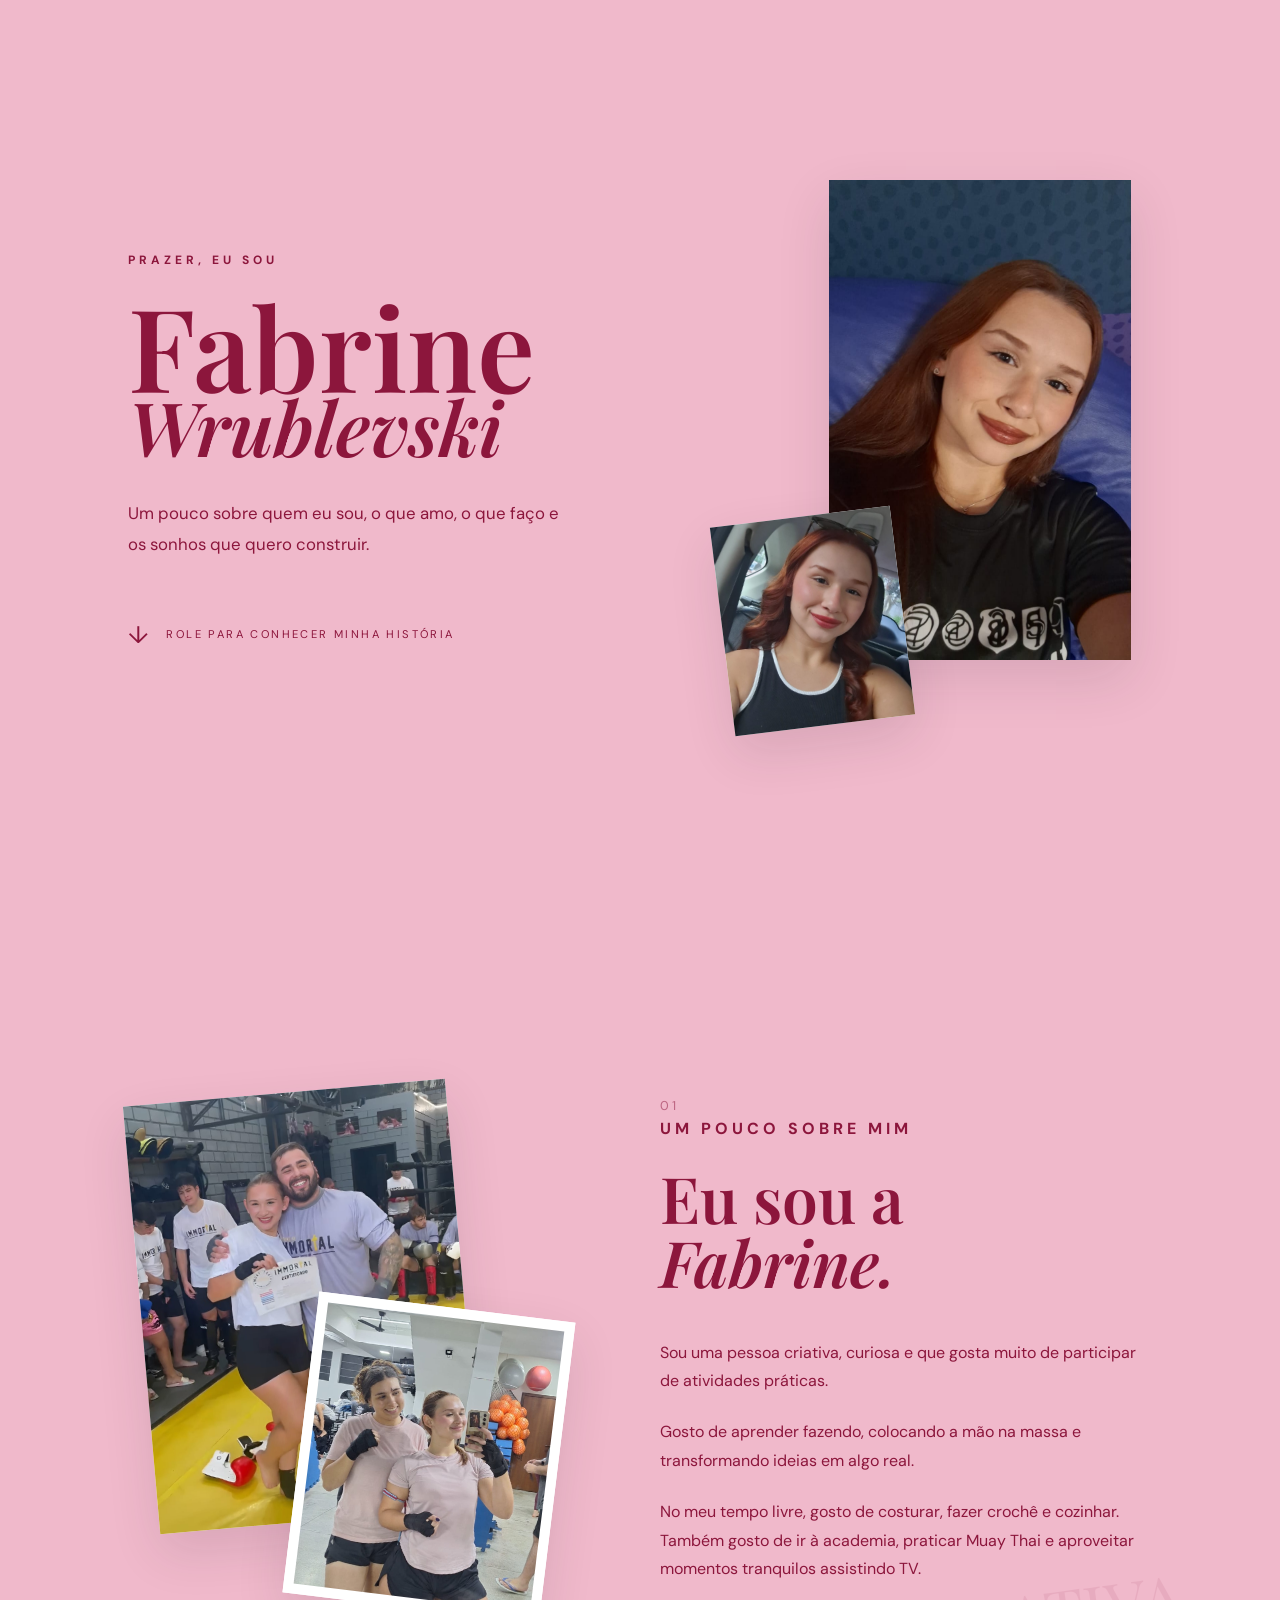
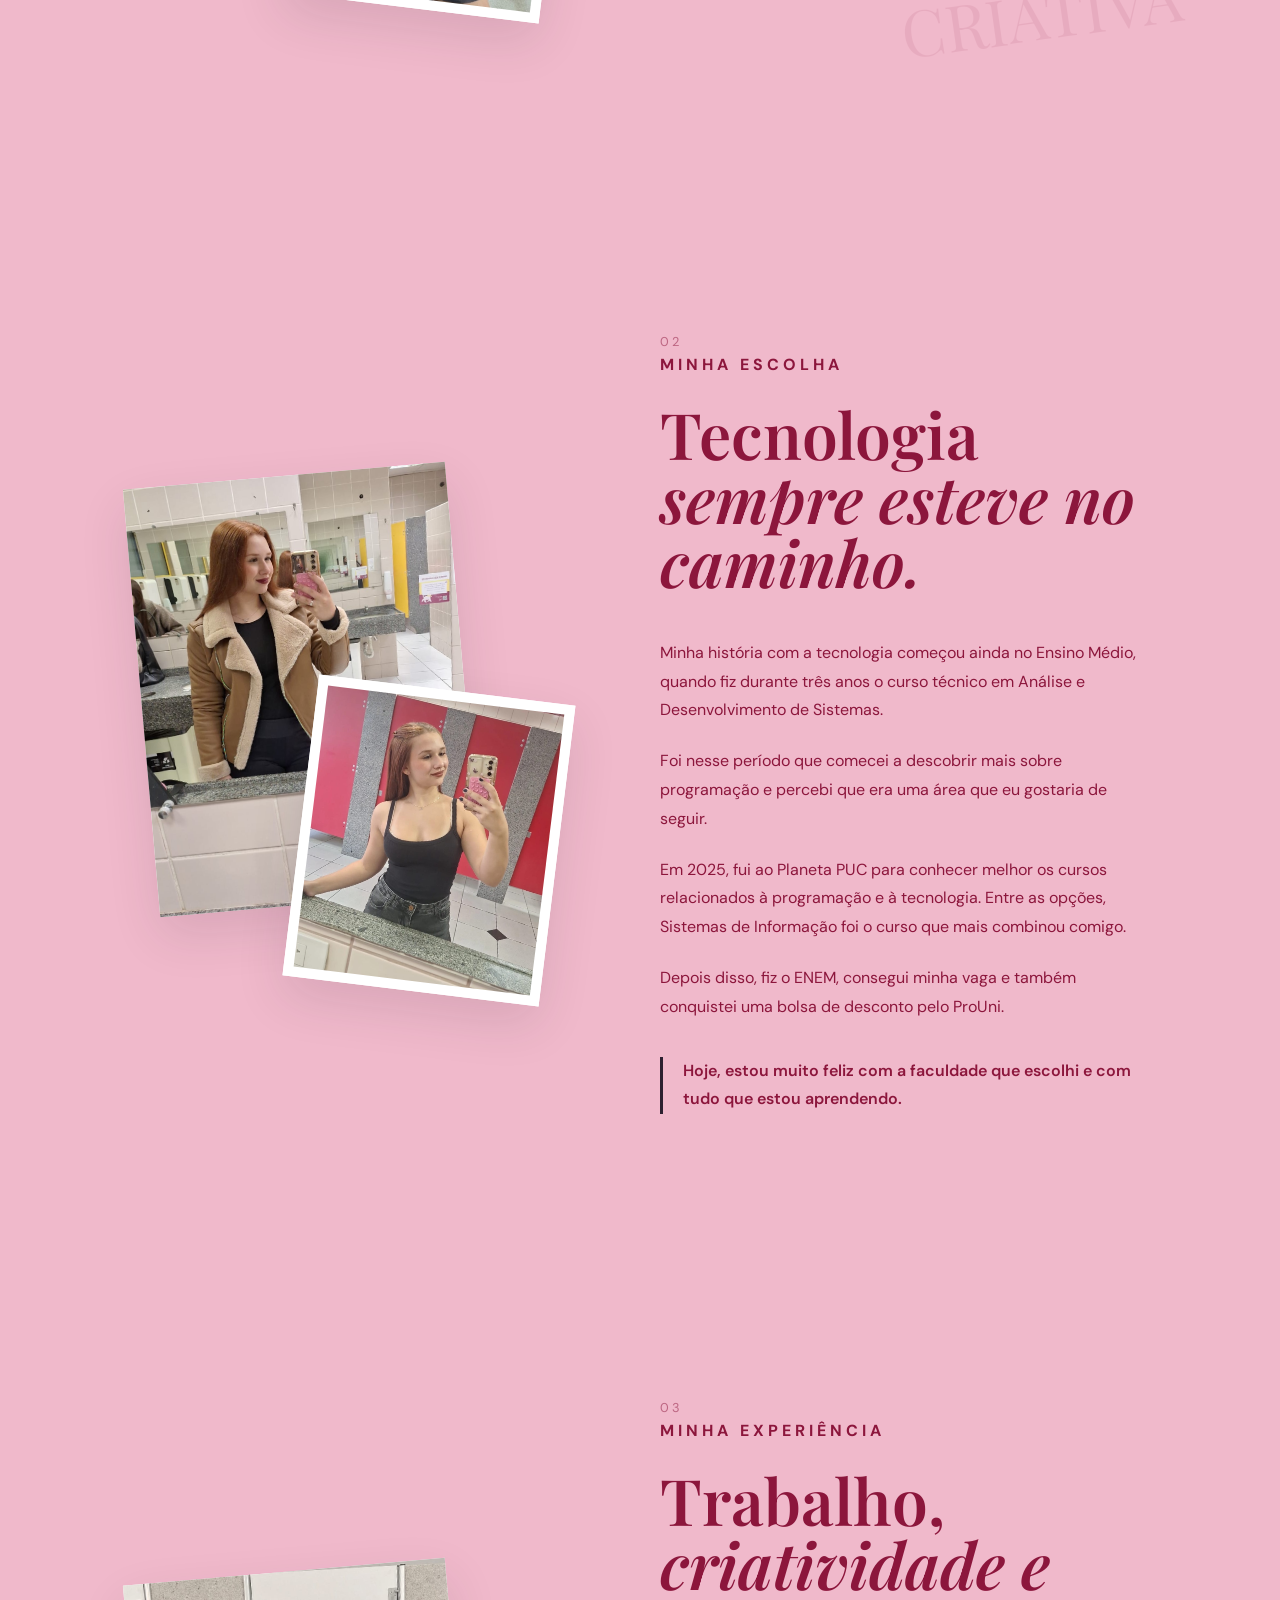
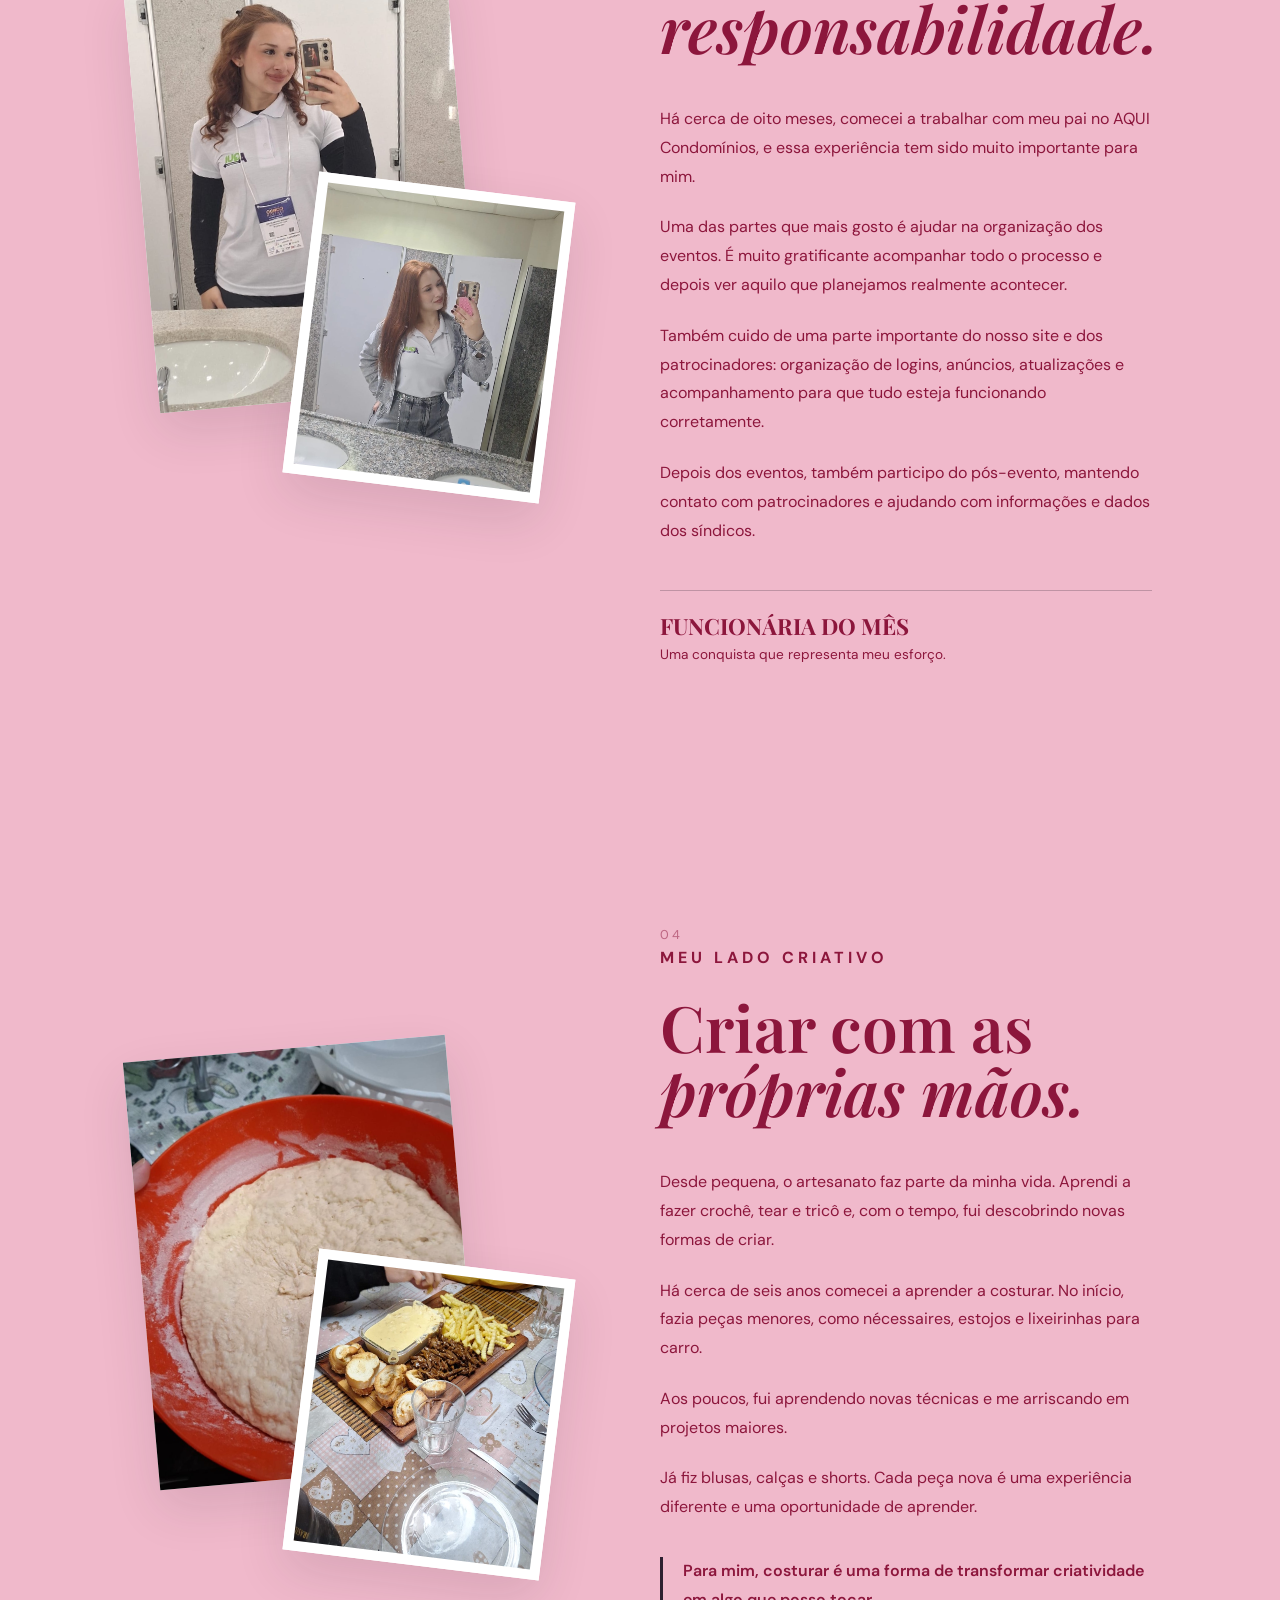
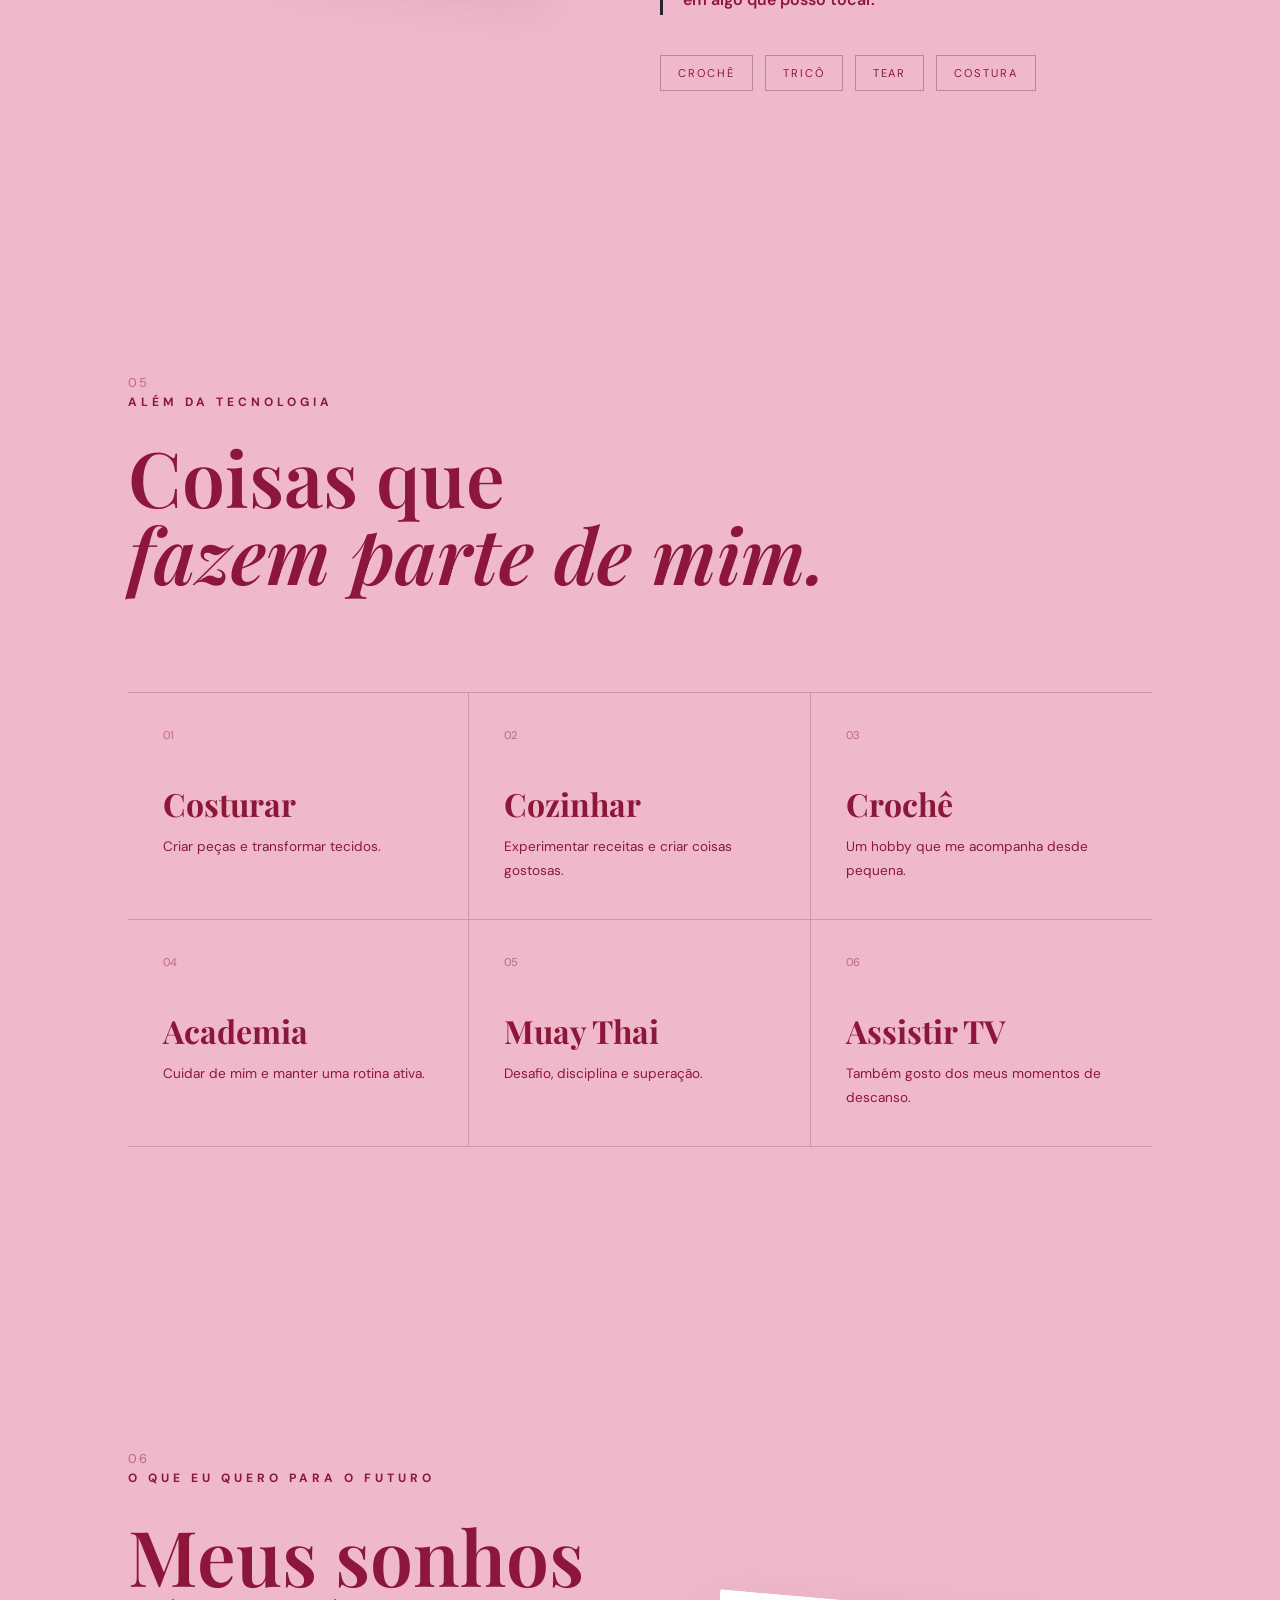
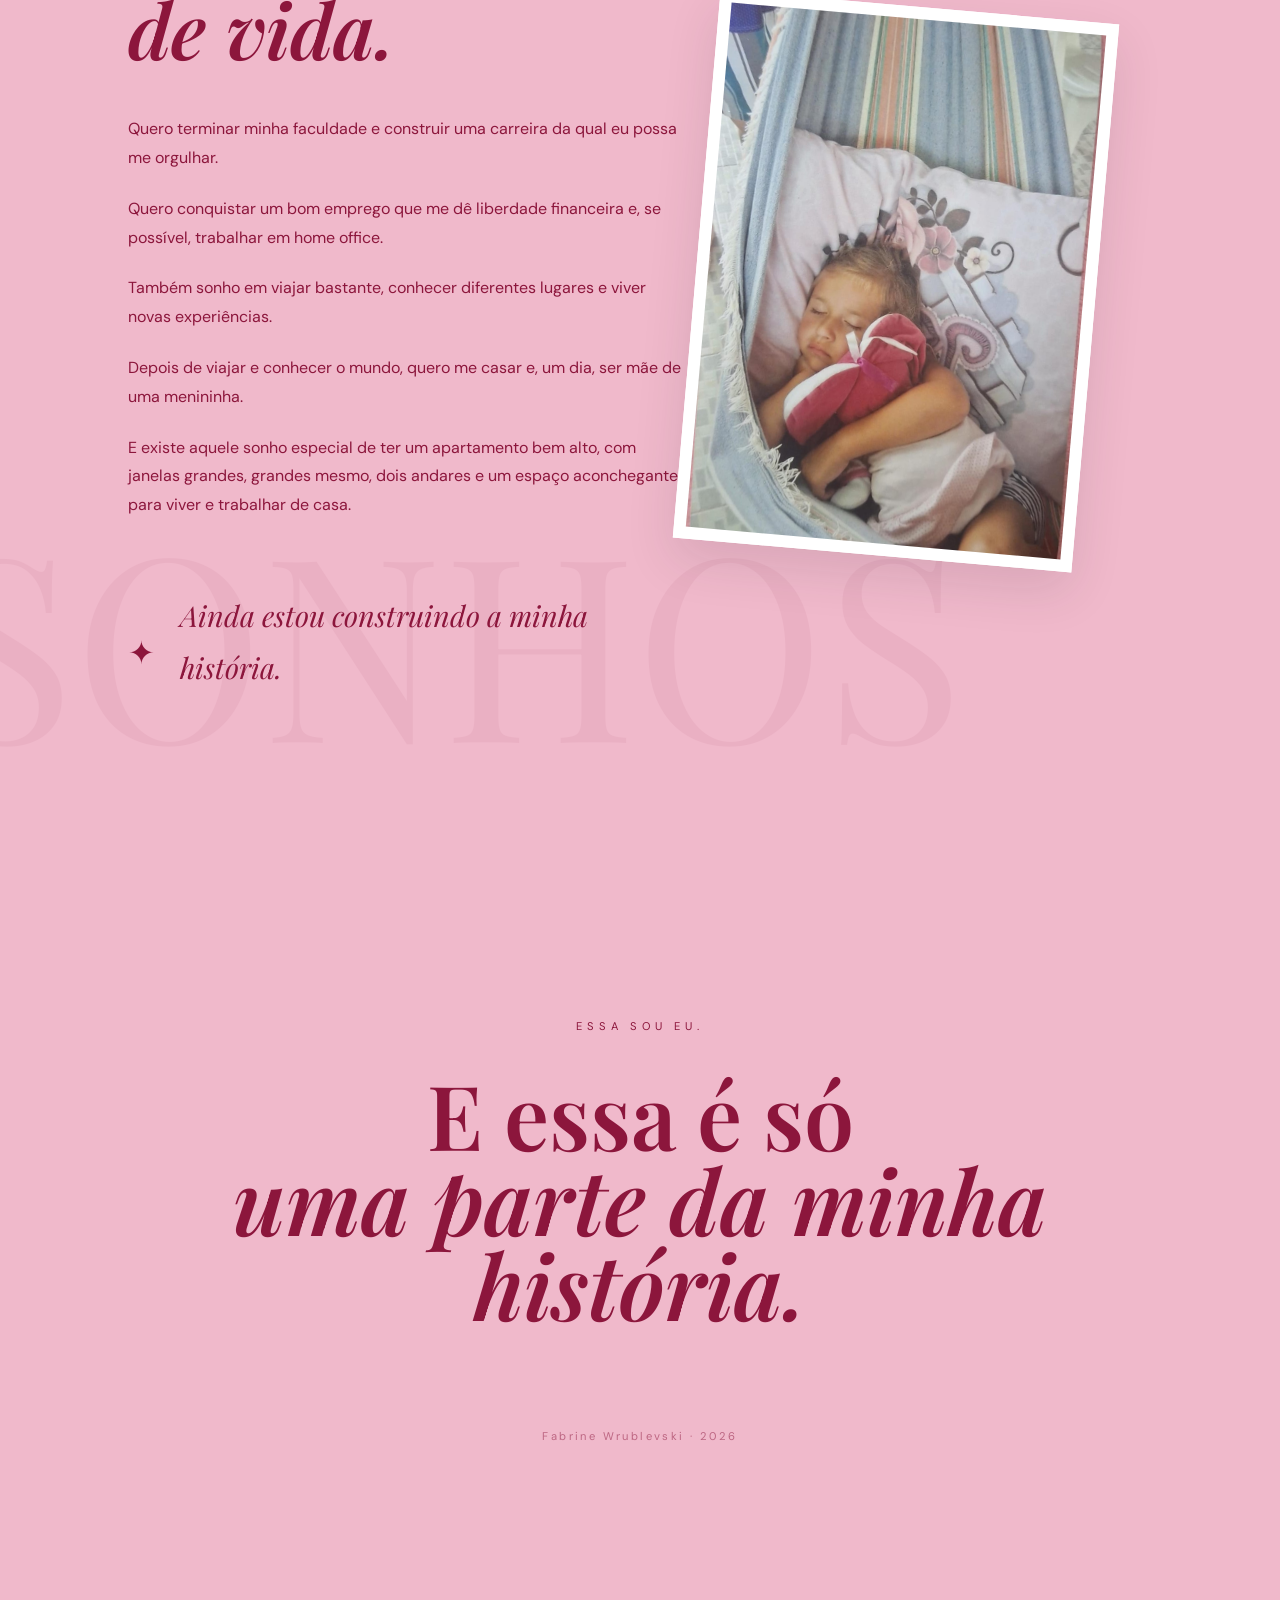
==== index.html @ 3e709108 "Update and rename eu.html to index.html" ====
<!DOCTYPE html>
<html lang="pt-br">

<head>
    <meta charset="UTF-8">
    <meta name="viewport" content="width=device-width, initial-scale=1.0">

    <title>Fabrine | Minha História</title>

    <link rel="stylesheet" href="eu.css">

    <link rel="preconnect" href="https://fonts.googleapis.com">
    <link rel="preconnect" href="https://fonts.gstatic.com" crossorigin>

    <link href="https://fonts.googleapis.com/css2?family=DM+Sans:wght@400;500;600;700&family=Playfair+Display:wght@500;600;700&display=swap"
        rel="stylesheet">
</head>

<body>

    <!-- =====================================================
         ABERTURA
    ====================================================== -->

    <header class="hero">

        <div class="hero-text">

            <p class="mini-title">PRAZER, EU SOU</p>

            <h1>
                Fabrine
                <span>Wrublevski</span>
            </h1>

            <p class="hero-description">
                Um pouco sobre quem eu sou, o que amo,
                o que faço e os sonhos que quero construir.
            </p>

            <div class="scroll">
                <span>↓</span>
                ROLE PARA CONHECER MINHA HISTÓRIA
            </div>

        </div>


        <!-- FOTOS DA ABERTURA -->

        <div class="hero-photos">

            <!-- FOTO PRINCIPAL -->
            <div class="photo photo-main">

                <!-- COLOQUE SUA FOTO AQUI -->

                <img src="puf.jpeg" alt="Foto da Fabrine">

            </div>


            <!-- FOTO SOBREPOSTA -->

            <div class="photo photo-small">

                <!-- COLOQUE OUTRA FOTO AQUI -->

                <img src="car.jpeg" alt="">

            </div>

        </div>

    </header>



    <!-- =====================================================
         SOBRE MIM
    ====================================================== -->

    <section class="section about">

        <div class="section-photo">

            <div class="photo-stack">

                <div class="photo photo-one">

                    <img src="ultima.jpeg" alt="Foto da Fabrine">

                </div>

                <div class="photo photo-two">
                    <img src="juju.jpeg" alt="Foto da Fabrine">
                </div>

            </div>

        </div>


        <div class="section-content">

            <span class="section-number">01</span>

            <p class="mini-title">UM POUCO SOBRE MIM</p>

            <h2>
                Eu sou a
                <span>Fabrine.</span>
            </h2>

            <p>
                Sou uma pessoa criativa, curiosa e que gosta muito
                de participar de atividades práticas.
            </p>

            <p>
                Gosto de aprender fazendo, colocando a mão na massa
                e transformando ideias em algo real.
            </p>

            <p>
                No meu tempo livre, gosto de costurar, fazer crochê
                e cozinhar. Também gosto de ir à academia, praticar
                Muay Thai e aproveitar momentos tranquilos assistindo TV.
            </p>

            <div class="little-word">
                CRIATIVA
            </div>

        </div>

    </section>



    <!-- =====================================================
         FACULDADE
    ====================================================== -->

    <section class="section reverse college">

        <div class="section-content">

            <span class="section-number">02</span>

            <p class="mini-title">MINHA ESCOLHA</p>

            <h2>
                Tecnologia
                <span>sempre esteve no caminho.</span>
            </h2>

            <p>
                Minha história com a tecnologia começou ainda no
                Ensino Médio, quando fiz durante três anos o curso
                técnico em Análise e Desenvolvimento de Sistemas.
            </p>

            <p>
                Foi nesse período que comecei a descobrir mais sobre
                programação e percebi que era uma área que eu gostaria
                de seguir.
            </p>

            <p>
                Em 2025, fui ao Planeta PUC para conhecer melhor os
                cursos relacionados à programação e à tecnologia.
                Entre as opções, Sistemas de Informação foi o curso
                que mais combinou comigo.
            </p>

            <p>
                Depois disso, fiz o ENEM, consegui minha vaga e também
                conquistei uma bolsa de desconto pelo ProUni.
            </p>

            <p class="highlight">
                Hoje, estou muito feliz com a faculdade que escolhi
                e com tudo que estou aprendendo.
            </p>

        </div>


        <div class="section-photo">

            <div class="photo-stack">

                <div class="photo photo-one">
                    <img src="jak.jpeg" alt="Foto da Fabrine">
                </div>

                <div class="photo photo-two">
                    <img src="re.jpeg" alt="Foto da Fabrine">
                </div>

            </div>

        </div>

    </section>



    <!-- =====================================================
         TRABALHO
    ====================================================== -->

    <section class="section work">

        <div class="section-photo">

            <div class="photo-stack">

                <div class="photo photo-one">
                    <img src="trab.jpeg" alt="Foto da Fabrine">
                </div>

                <div class="photo photo-two">
                    <img src="puc.jpeg" alt="Foto da Fabrine">
                </div>

            </div>

        </div>


        <div class="section-content">

            <span class="section-number">03</span>

            <p class="mini-title">MINHA EXPERIÊNCIA</p>

            <h2>
                Trabalho,
                <span>criatividade e responsabilidade.</span>
            </h2>

            <p>
                Há cerca de oito meses, comecei a trabalhar com meu pai
                no AQUI Condomínios, e essa experiência tem sido muito
                importante para mim.
            </p>

            <p>
                Uma das partes que mais gosto é ajudar na organização
                dos eventos. É muito gratificante acompanhar todo o
                processo e depois ver aquilo que planejamos realmente
                acontecer.
            </p>

            <p>
                Também cuido de uma parte importante do nosso site e
                dos patrocinadores: organização de logins, anúncios,
                atualizações e acompanhamento para que tudo esteja
                funcionando corretamente.
            </p>

            <p>
                Depois dos eventos, também participo do pós-evento,
                mantendo contato com patrocinadores e ajudando com
                informações e dados dos síndicos.
            </p>

            <div class="achievement">

                <strong>FUNCIONÁRIA DO MÊS</strong>

                <span>
                    Uma conquista que representa meu esforço.
                </span>

            </div>

        </div>

    </section>



    <!-- =====================================================
         COSTURA E ARTESANATO
    ====================================================== -->

    <section class="section reverse crafts">

        <div class="section-content">

            <span class="section-number">04</span>

            <p class="mini-title">MEU LADO CRIATIVO</p>

            <h2>
                Criar com as
                <span>próprias mãos.</span>
            </h2>

            <p>
                Desde pequena, o artesanato faz parte da minha vida.
                Aprendi a fazer crochê, tear e tricô e, com o tempo,
                fui descobrindo novas formas de criar.
            </p>

            <p>
                Há cerca de seis anos comecei a aprender a costurar.
                No início, fazia peças menores, como nécessaires,
                estojos e lixeirinhas para carro.
            </p>

            <p>
                Aos poucos, fui aprendendo novas técnicas e me
                arriscando em projetos maiores.
            </p>

            <p>
                Já fiz blusas, calças e shorts. Cada peça nova é uma
                experiência diferente e uma oportunidade de aprender.
            </p>

            <p class="highlight">
                Para mim, costurar é uma forma de transformar
                criatividade em algo que posso tocar.
            </p>

            <div class="craft-words">

                <span>CROCHÊ</span>
                <span>TRICÔ</span>
                <span>TEAR</span>
                <span>COSTURA</span>

            </div>

        </div>


        <div class="section-photo">

            <div class="photo-stack">

                <div class="photo photo-one">
                    <img src="pao.jpeg" alt="Foto da Fabrine">
                </div>

                <div class="photo photo-two">
                    <img src="tabua.jpeg" alt="Foto da Fabrine">
                </div>

            </div>

        </div>

    </section>



    <!-- =====================================================
         O QUE EU GOSTO
    ====================================================== -->

    <section class="likes">

        <div class="likes-title">

            <span class="section-number">05</span>

            <p class="mini-title">ALÉM DA TECNOLOGIA</p>

            <h2>
                Coisas que
                <span>fazem parte de mim.</span>
            </h2>

        </div>


        <div class="likes-grid">

            <div class="like-item">
                <span>01</span>
                <strong>Costurar</strong>
                <p>Criar peças e transformar tecidos.</p>
            </div>

            <div class="like-item">
                <span>02</span>
                <strong>Cozinhar</strong>
                <p>Experimentar receitas e criar coisas gostosas.</p>
            </div>

            <div class="like-item">
                <span>03</span>
                <strong>Crochê</strong>
                <p>Um hobby que me acompanha desde pequena.</p>
            </div>

            <div class="like-item">
                <span>04</span>
                <strong>Academia</strong>
                <p>Cuidar de mim e manter uma rotina ativa.</p>
            </div>

            <div class="like-item">
                <span>05</span>
                <strong>Muay Thai</strong>
                <p>Desafio, disciplina e superação.</p>
            </div>

            <div class="like-item">
                <span>06</span>
                <strong>Assistir TV</strong>
                <p>Também gosto dos meus momentos de descanso.</p>
            </div>

        </div>

    </section>



    <!-- =====================================================
         SONHOS
    ====================================================== -->

    <section class="dreams">

        <div class="dreams-background">
            SONHOS
        </div>


        <div class="dreams-content">

            <span class="section-number">06</span>

            <p class="mini-title">O QUE EU QUERO PARA O FUTURO</p>

            <h2>
                Meus sonhos
                <span>de vida.</span>
            </h2>

            <p>
                Quero terminar minha faculdade e construir uma carreira
                da qual eu possa me orgulhar.
            </p>

            <p>
                Quero conquistar um bom emprego que me dê liberdade
                financeira e, se possível, trabalhar em home office.
            </p>

            <p>
                Também sonho em viajar bastante, conhecer diferentes
                lugares e viver novas experiências.
            </p>

            <p>
                Depois de viajar e conhecer o mundo, quero me casar
                e, um dia, ser mãe de uma menininha.
            </p>

            <p>
                E existe aquele sonho especial de ter um apartamento
                bem alto, com janelas grandes, grandes mesmo, dois
                andares e um espaço aconchegante para viver e trabalhar
                de casa.
            </p>

            <div class="dream-quote">

                <span>✦</span>

                <p>
                    Ainda estou construindo
                    a minha história.
                </p>

            </div>

        </div>


        <div class="dream-photo">

            <div class="photo dream-image">
                <img src="mini.jpeg" alt="Foto da Fabrine">
            </div>

        </div>

    </section>



    <!-- =====================================================
         FINAL
    ====================================================== -->

    <footer>

        <p class="footer-small">
            ESSA SOU EU.
        </p>

        <h2>
            E essa é só
            <span>uma parte da minha história.</span>
        </h2>

        <p class="footer-bottom">
            Fabrine Wrublevski · 2026
        </p>

    </footer>


</body>

</html>
```
---- eu.css ----
/* =========================================================
   CONFIGURAÇÕES GERAIS
========================================================= */

* {
    margin: 0;
    padding: 0;
    box-sizing: border-box;
}

html {
    scroll-behavior: smooth;
}

body {
    background: #f0b9cb;
    color: #8c163c;

    font-family: "DM Sans", sans-serif;

    overflow-x: hidden;
}


/* =========================================================
   TEXTOS
========================================================= */

h1,
h2 {
    font-family: "Playfair Display", serif;
    font-weight: 600;
}

p {
    line-height: 1.8;
}

.mini-title {
    font-size: 0.75rem;
    letter-spacing: 0.25rem;
    font-weight: 700;
    margin-bottom: 25px;
}

.section-number {
    font-size: 0.8rem;
    letter-spacing: 0.15rem;
    opacity: 0.5;
}


/* =========================================================
   FOTOS
========================================================= */

.photo {
    background: #ffffff;

    display: flex;
    align-items: center;
    justify-content: center;

    color: #9c8399;

    font-size: 0.75rem;
    letter-spacing: 0.15rem;

    box-shadow: 0 20px 50px rgba(50, 30, 50, 0.12);
}

.photo img {
    width: 100%;
    height: 100%;
    object-fit: cover;
    display: block;
}

/* =========================================================
   HERO
========================================================= */

.hero {
    min-height: 100vh;

    display: flex;
    align-items: center;
    justify-content: space-between;

    padding: 80px 10%;

    position: relative;
}

.hero-text {
    width: 48%;
}

.hero h1 {
    font-size: clamp(4rem, 9vw, 9rem);

    line-height: 0.85;

    margin-bottom: 40px;
}

.hero h1 span {
    display: block;

    font-size: 0.65em;

    font-style: italic;
}

.hero-description {
    max-width: 450px;

    font-size: 1.05rem;

    margin-bottom: 60px;
}

.scroll {
    display: flex;
    align-items: center;
    gap: 15px;

    font-size: 0.7rem;
    letter-spacing: 0.15rem;
}

.scroll span {
    font-size: 1.5rem;
}


/* =========================================================
   FOTOS DO HERO
========================================================= */

.hero-photos {
    width: 42%;
    height: 600px;

    position: relative;
}

.hero-photos .photo-main {
    position: absolute;

    width: 70%;
    height: 80%;

    right: 5%;
    top: 5%;
}

.hero-photos .photo-small {
    position: absolute;

    width: 42%;
    height: 35%;

    left: 0;
    bottom: 4%;

    transform: rotate(-7deg);
}


/* =========================================================
   SEÇÕES
========================================================= */

.section {
    min-height: 100vh;

    padding: 130px 10%;

    display: flex;
    align-items: center;
    justify-content: space-between;

    gap: 100px;
}

.section.reverse {
    flex-direction: row-reverse;
}


/* =========================================================
   CONTEÚDO
========================================================= */

.section-content {
    width: 48%;

    position: relative;
}

.section-content h2 {
    font-size: clamp(3rem, 5vw, 5.5rem);

    line-height: 1;

    margin-bottom: 45px;
}

.section-content h2 span {
    display: block;

    font-style: italic;
}

.section-content p {
    max-width: 650px;

    margin-bottom: 22px;

    font-size: 1rem;
}

.highlight {
    font-weight: 600;

    border-left: 3px solid #2d2030;

    padding-left: 20px;

    margin-top: 35px;
}


/* =========================================================
   FOTOS SOBREPOSTAS
========================================================= */

.section-photo {
    width: 42%;

    display: flex;
    justify-content: center;
}

.photo-stack {
    width: 450px;
    height: 550px;

    position: relative;
}


/* FOTO DE TRÁS */

.photo-stack .photo-one {
    position: absolute;

    width: 75%;
    height: 78%;

    top: 3%;
    left: 3%;

    transform: rotate(-5deg);
}


/* FOTO DA FRENTE */

.photo-stack .photo-two {
    position: absolute;

    width: 60%;
    height: 55%;

    right: 0;
    bottom: 3%;

    transform: rotate(7deg);

    border: 10px solid white;
}


/* =========================================================
   PALAVRA DECORATIVA
========================================================= */

.little-word {
    position: absolute;

    right: -30px;
    bottom: -50px;

    font-family: "Playfair Display", serif;

    font-size: 4rem;

    opacity: 0.08;

    transform: rotate(-8deg);
}


/* =========================================================
   TRABALHO
========================================================= */

.achievement {
    margin-top: 45px;

    display: flex;
    flex-direction: column;

    border-top: 1px solid rgba(45, 32, 48, 0.25);

    padding-top: 20px;
}

.achievement strong {
    font-family: "Playfair Display", serif;

    font-size: 1.4rem;
}

.achievement span {
    font-size: 0.85rem;

    margin-top: 5px;
}


/* =========================================================
   ARTESANATO
========================================================= */

.craft-words {
    display: flex;

    flex-wrap: wrap;

    gap: 12px;

    margin-top: 40px;
}

.craft-words span {
    border: 1px solid rgba(45, 32, 48, 0.3);

    padding: 10px 17px;

    font-size: 0.7rem;

    letter-spacing: 0.12rem;
}


/* =========================================================
   O QUE EU GOSTO
========================================================= */

.likes {
    padding: 150px 10%;
}

.likes-title {
    max-width: 700px;

    margin-bottom: 100px;
}

.likes-title h2 {
    font-size: clamp(3rem, 6vw, 6rem);

    line-height: 1;
}

.likes-title h2 span {
    display: block;

    font-style: italic;
}

.likes-grid {
    display: grid;

    grid-template-columns: repeat(3, 1fr);

    gap: 0;

    border-top: 1px solid rgba(45, 32, 48, 0.2);
}

.like-item {
    min-height: 220px;

    padding: 35px;

    border-right: 1px solid rgba(45, 32, 48, 0.2);
    border-bottom: 1px solid rgba(45, 32, 48, 0.2);
}

.like-item:nth-child(3n) {
    border-right: none;
}

.like-item span {
    display: block;

    font-size: 0.7rem;

    opacity: 0.5;

    margin-bottom: 40px;
}

.like-item strong {
    display: block;

    font-family: "Playfair Display", serif;

    font-size: 2rem;

    margin-bottom: 10px;
}

.like-item p {
    font-size: 0.85rem;
}


/* =========================================================
   SONHOS
========================================================= */

.dreams {
    min-height: 100vh;

    position: relative;

    padding: 150px 10%;

    display: flex;
    align-items: center;

    overflow: hidden;
}

.dreams-background {
    position: absolute;

    left: -5%;

    bottom: 5%;

    font-family: "Playfair Display", serif;

    font-size: 20vw;

    opacity: 0.05;

    white-space: nowrap;

    pointer-events: none;
}

.dreams-content {
    width: 55%;

    position: relative;

    z-index: 2;
}

.dreams-content h2 {
    font-size: clamp(3.5rem, 6vw, 6.5rem);

    line-height: 0.95;

    margin: 30px 0 50px;
}

.dreams-content h2 span {
    display: block;

    font-style: italic;
}

.dreams-content p {
    max-width: 700px;

    margin-bottom: 22px;
}

.dream-photo {
    width: 40%;

    display: flex;
    justify-content: center;

    position: relative;

    z-index: 2;
}

.dream-image {
    width: 400px;
    height: 550px;

    transform: rotate(5deg);

    border: 12px solid white;
}

.dream-quote {
    margin-top: 70px;

    display: flex;
    align-items: center;

    gap: 25px;
}

.dream-quote span {
    font-size: 2rem;
}

.dream-quote p {
    font-family: "Playfair Display", serif;

    font-size: 1.8rem;

    font-style: italic;
}


/* =========================================================
   FOOTER
========================================================= */

footer {
    min-height: 70vh;

    padding: 150px 10%;

    display: flex;
    flex-direction: column;
    justify-content: center;

    text-align: center;
}

.footer-small {
    font-size: 0.7rem;

    letter-spacing: 0.3rem;

    margin-bottom: 35px;
}

footer h2 {
    font-size: clamp(3rem, 7vw, 8rem);

    line-height: 0.95;
}

footer h2 span {
    display: block;

    font-style: italic;
}

.footer-bottom {
    margin-top: 100px;

    font-size: 0.7rem;

    letter-spacing: 0.15rem;

    opacity: 0.5;
}


/* =========================================================
   RESPONSIVIDADE
========================================================= */

@media (max-width: 900px) {

    .hero,
    .section,
    .section.reverse,
    .dreams {
        flex-direction: column;

        padding: 100px 7%;
    }


    .hero-text,
    .section-content,
    .section-photo,
    .dreams-content,
    .dream-photo {
        width: 100%;
    }


    .hero {
        gap: 70px;
    }


    .hero-photos {
        width: 90%;

        height: 500px;
    }


    .hero h1 {
        font-size: clamp(4rem, 18vw, 7rem);
    }


    .section {
        gap: 70px;
    }


    .section-photo {
        order: 2;
    }


    .section-content {
        order: 1;
    }


    .photo-stack {
        width: 90%;

        max-width: 450px;
    }


    .likes {
        padding: 100px 7%;
    }


    .likes-grid {
        grid-template-columns: 1fr 1fr;
    }


    .like-item:nth-child(3n) {
        border-right: 1px solid rgba(45, 32, 48, 0.2);
    }


    .like-item:nth-child(2n) {
        border-right: none;
    }


    .dreams {
        gap: 70px;
    }


    .dreams-content {
        width: 100%;
    }


    .dream-photo {
        width: 80%;
    }

}


@media (max-width: 600px) {

    .hero {
        padding-top: 70px;
    }


    .hero-photos {
        height: 400px;
    }


    .section {
        padding: 90px 6%;
    }


    .section-content h2 {
        font-size: 3.3rem;
    }


    .photo-stack {
        height: 430px;
    }


    .likes-grid {
        grid-template-columns: 1fr;
    }


    .like-item,
    .like-item:nth-child(2n),
    .like-item:nth-child(3n) {
        border-right: none;
    }


    .dreams {
        padding: 100px 6%;
    }


    .dream-photo {
        width: 90%;
    }


    .dream-image {
        width: 100%;
        height: 450px;
    }


    footer {
        padding: 100px 6%;
    }

}
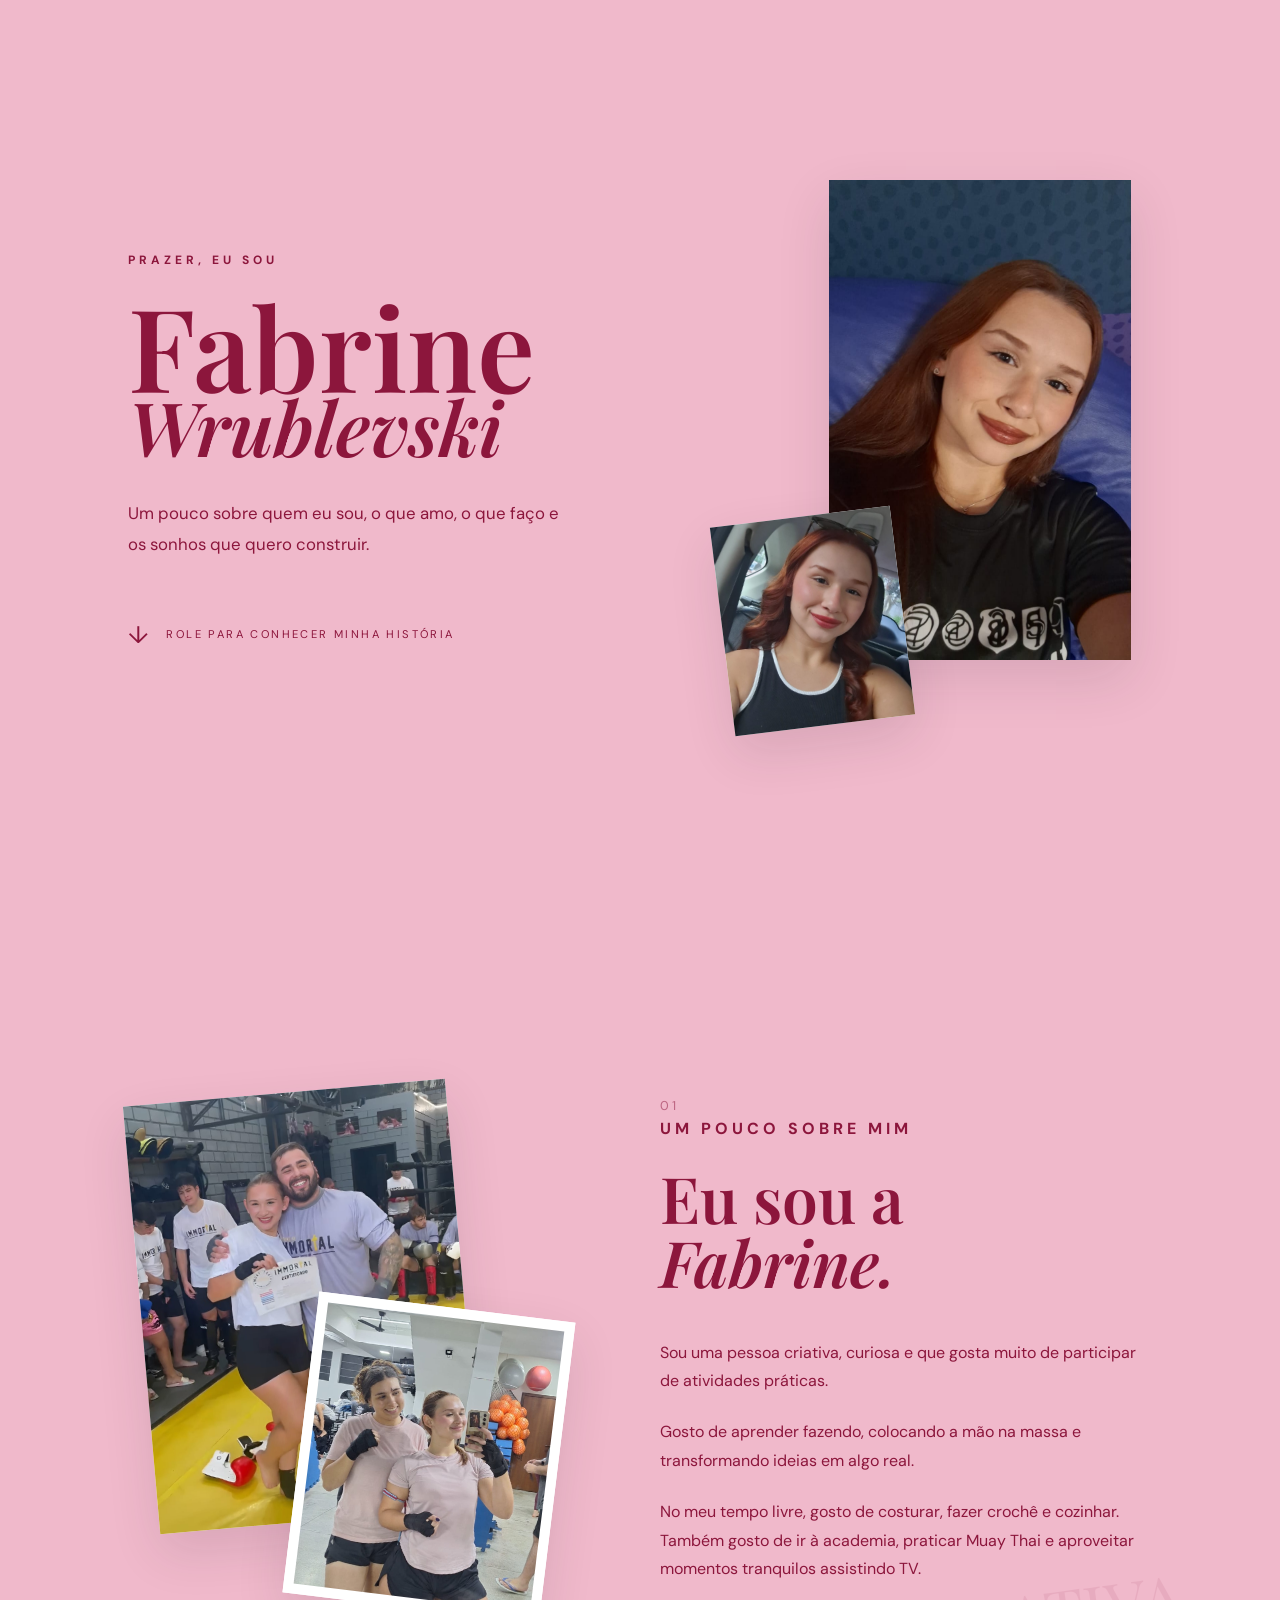
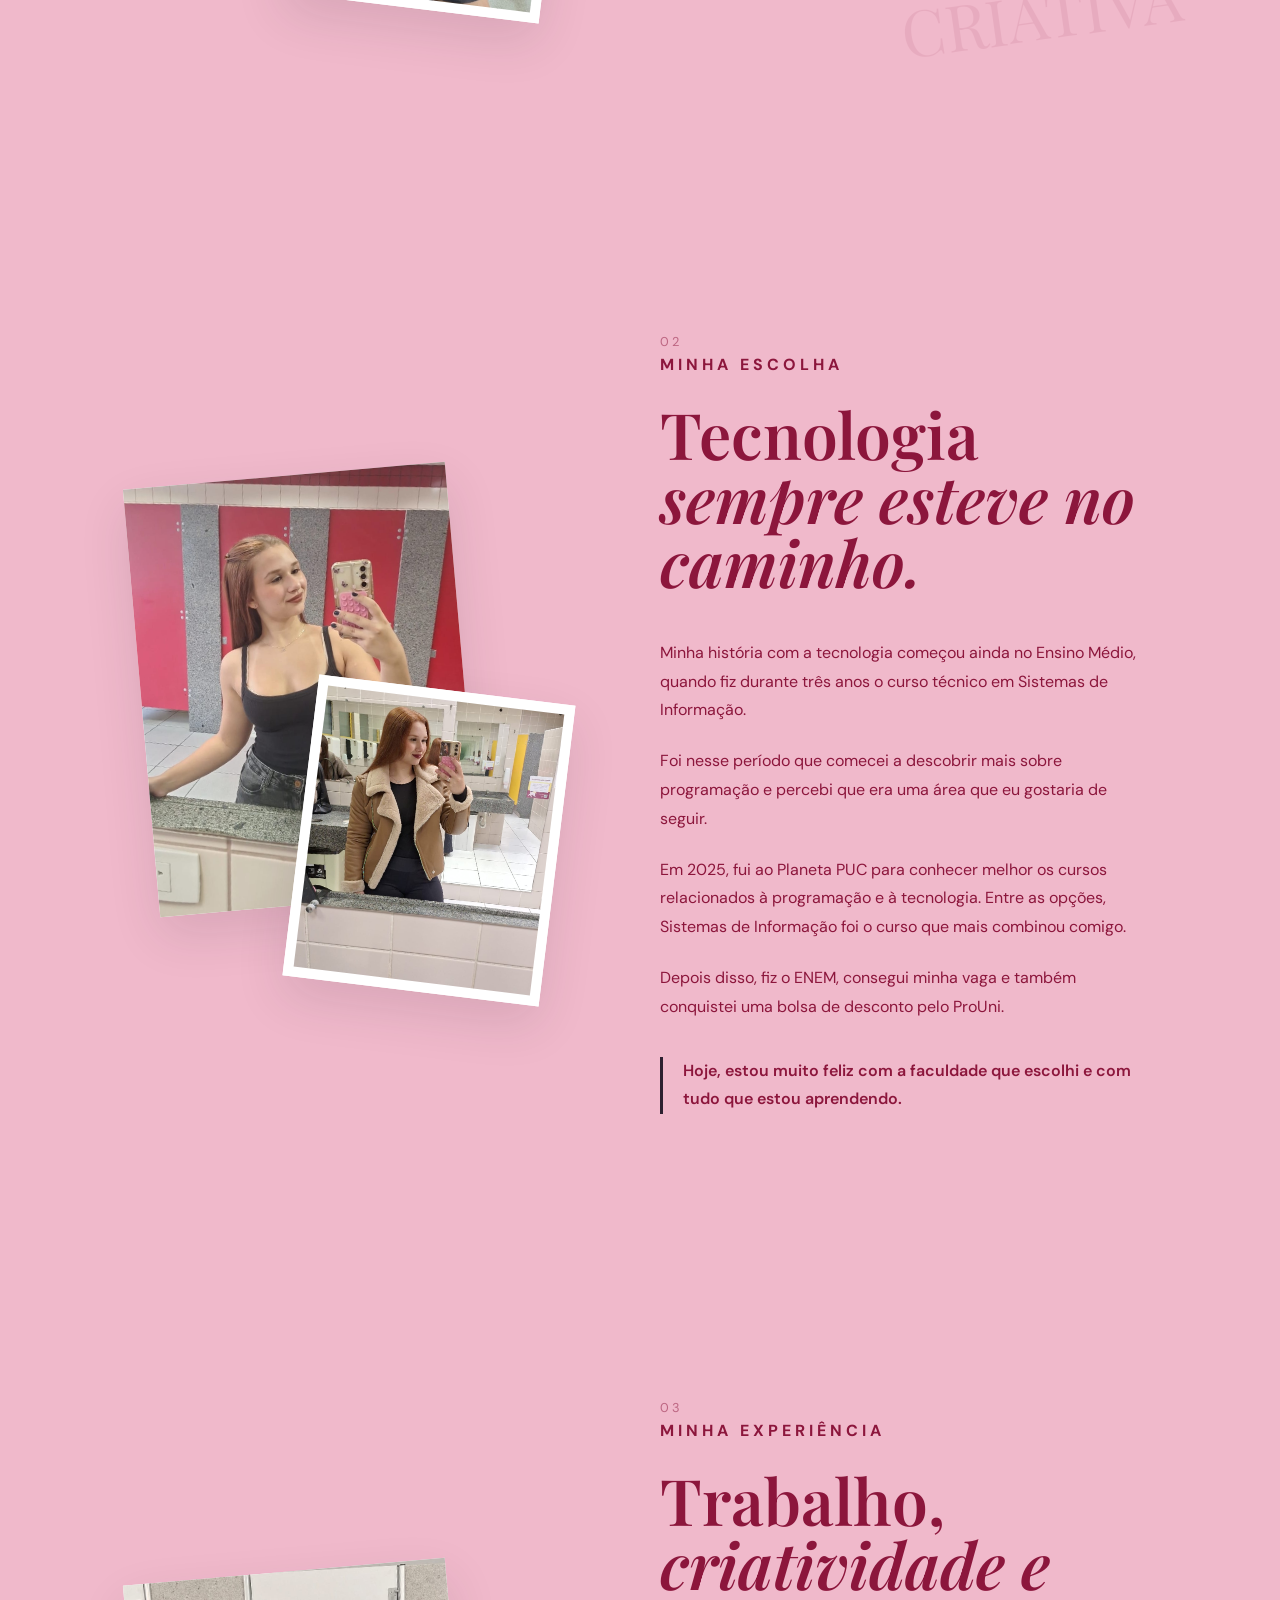
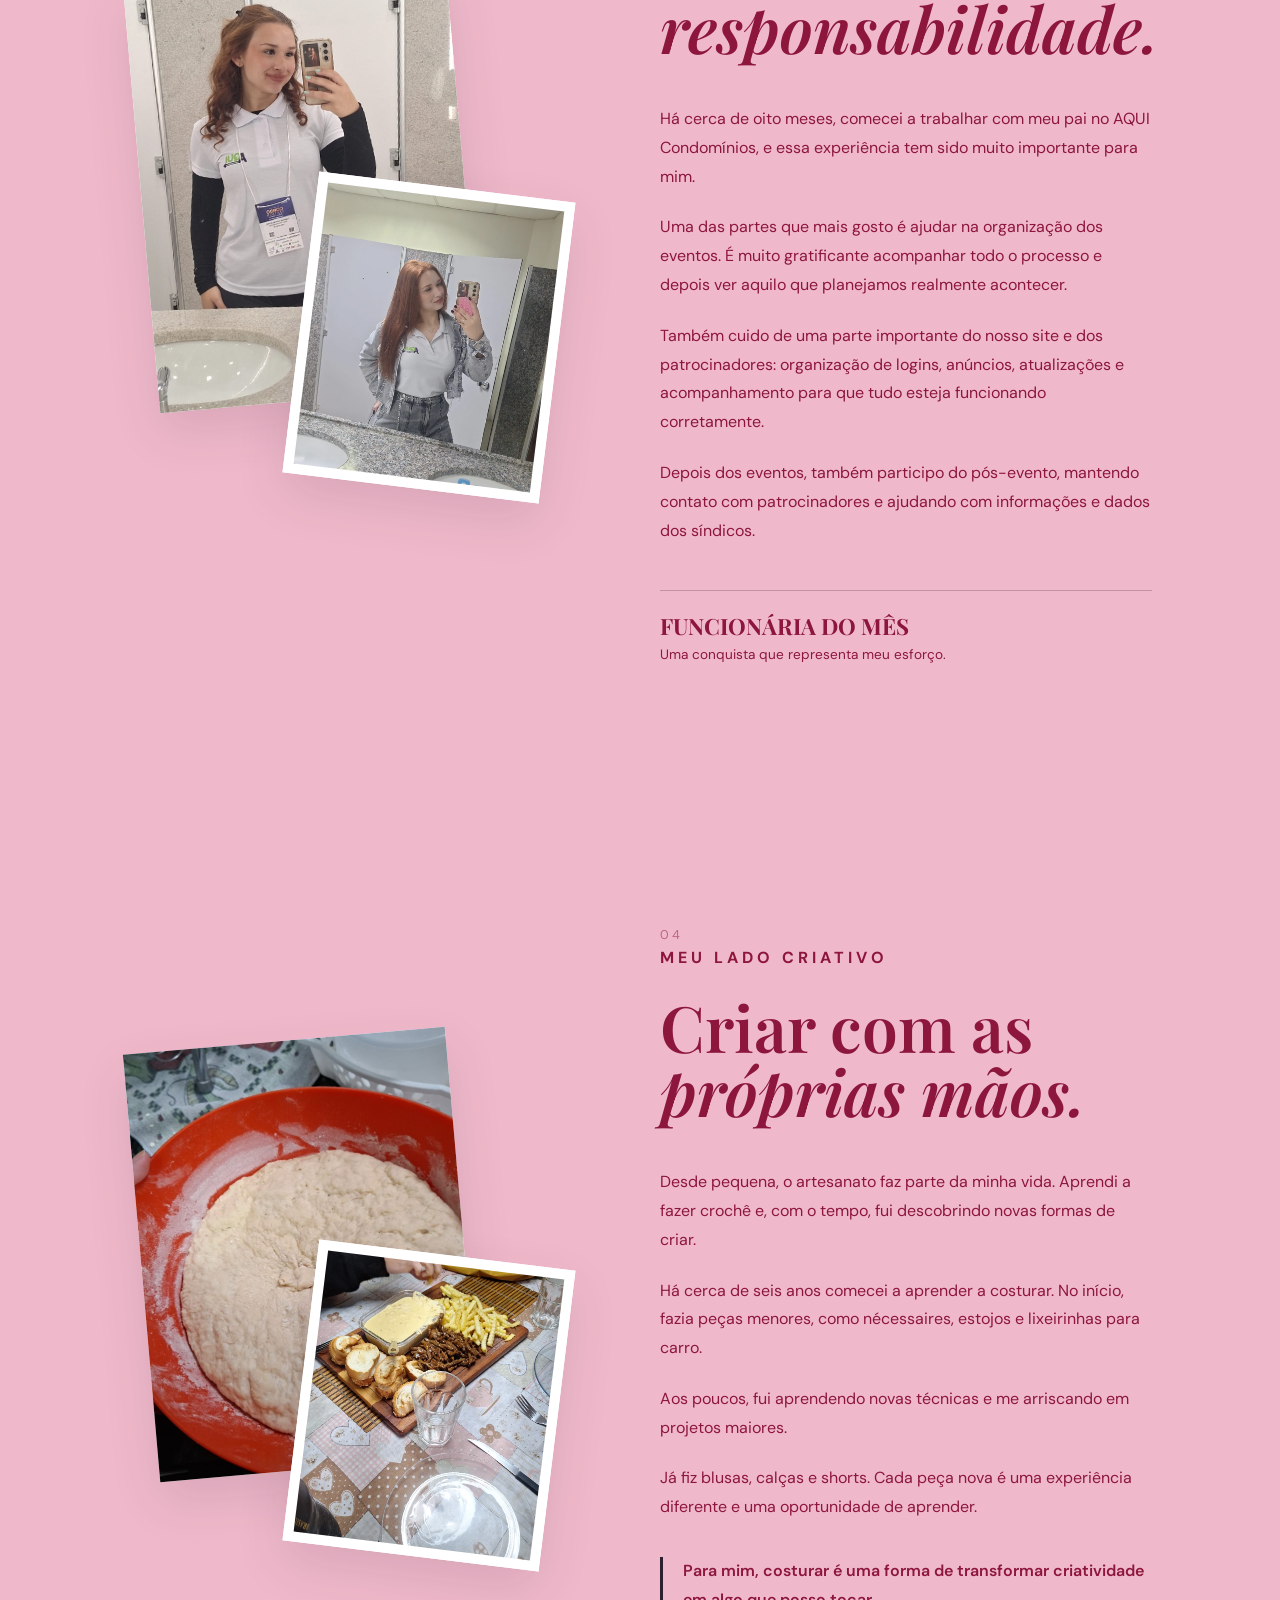
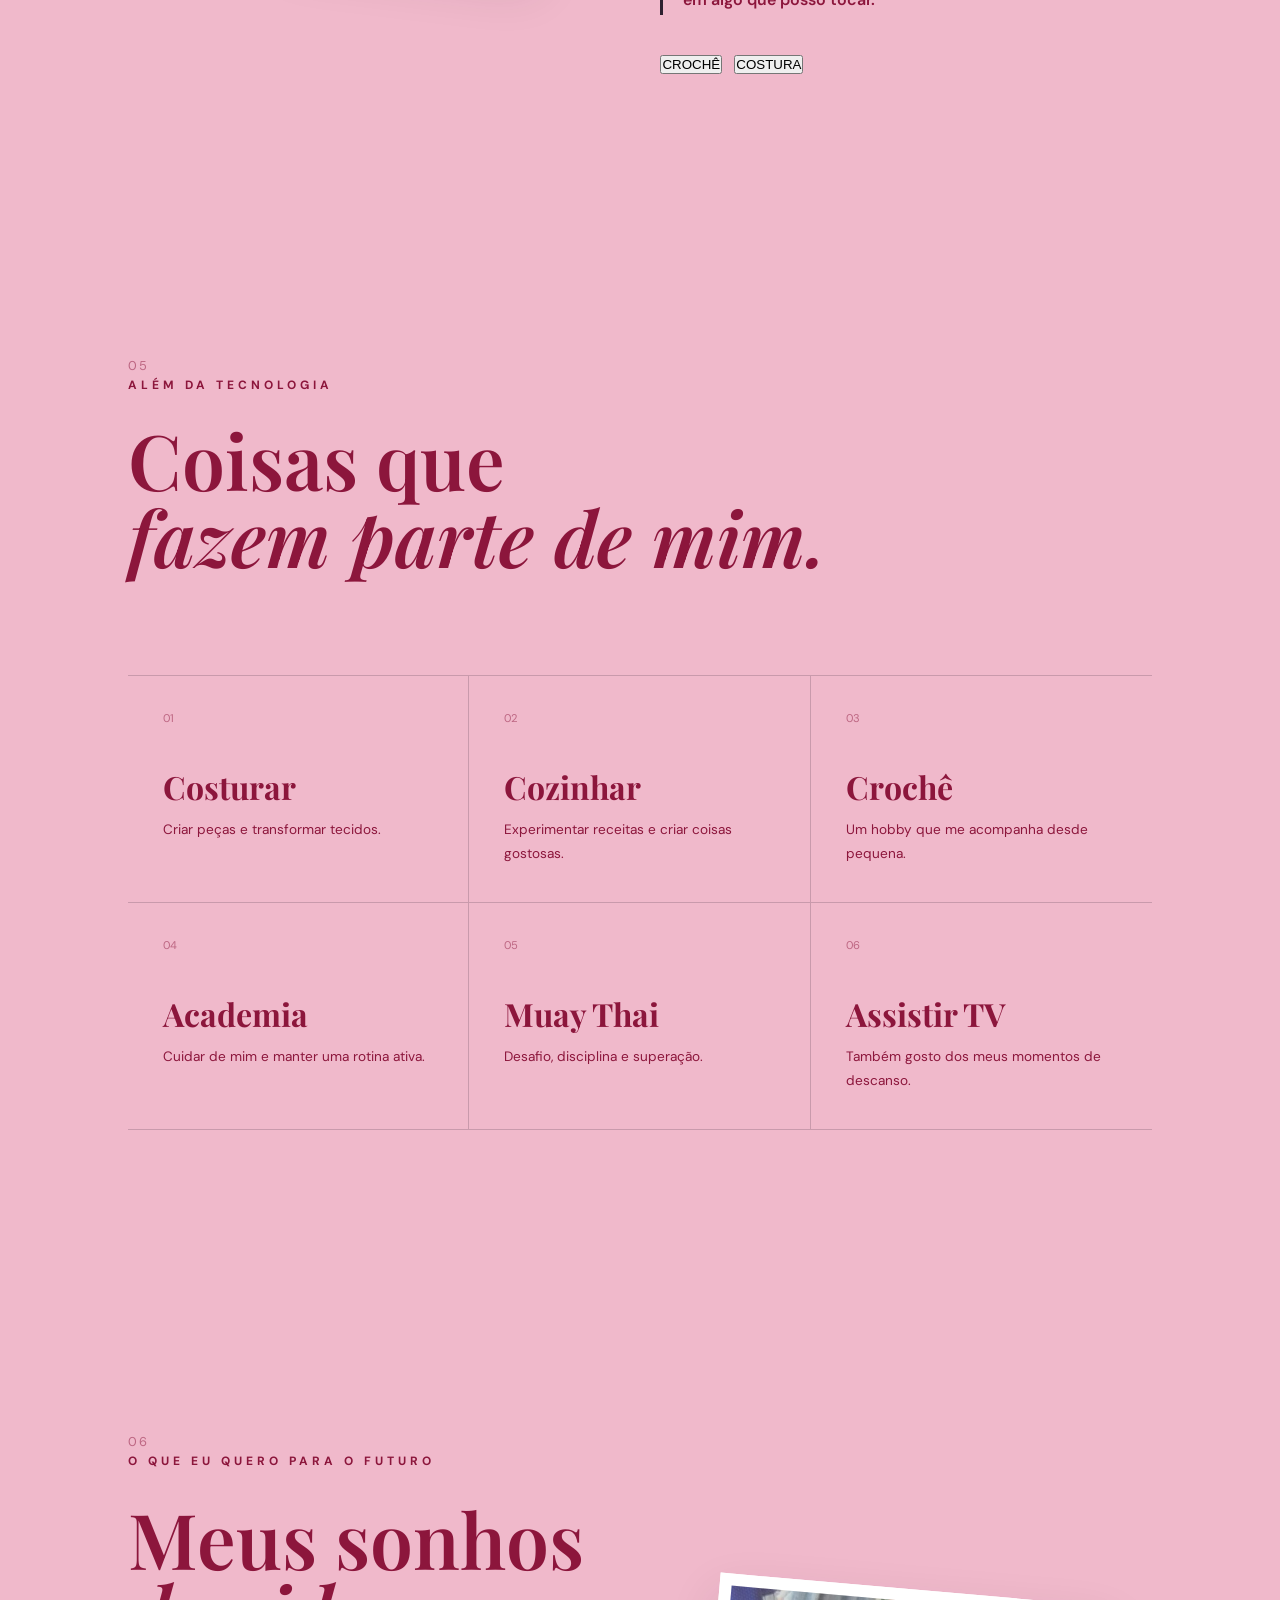
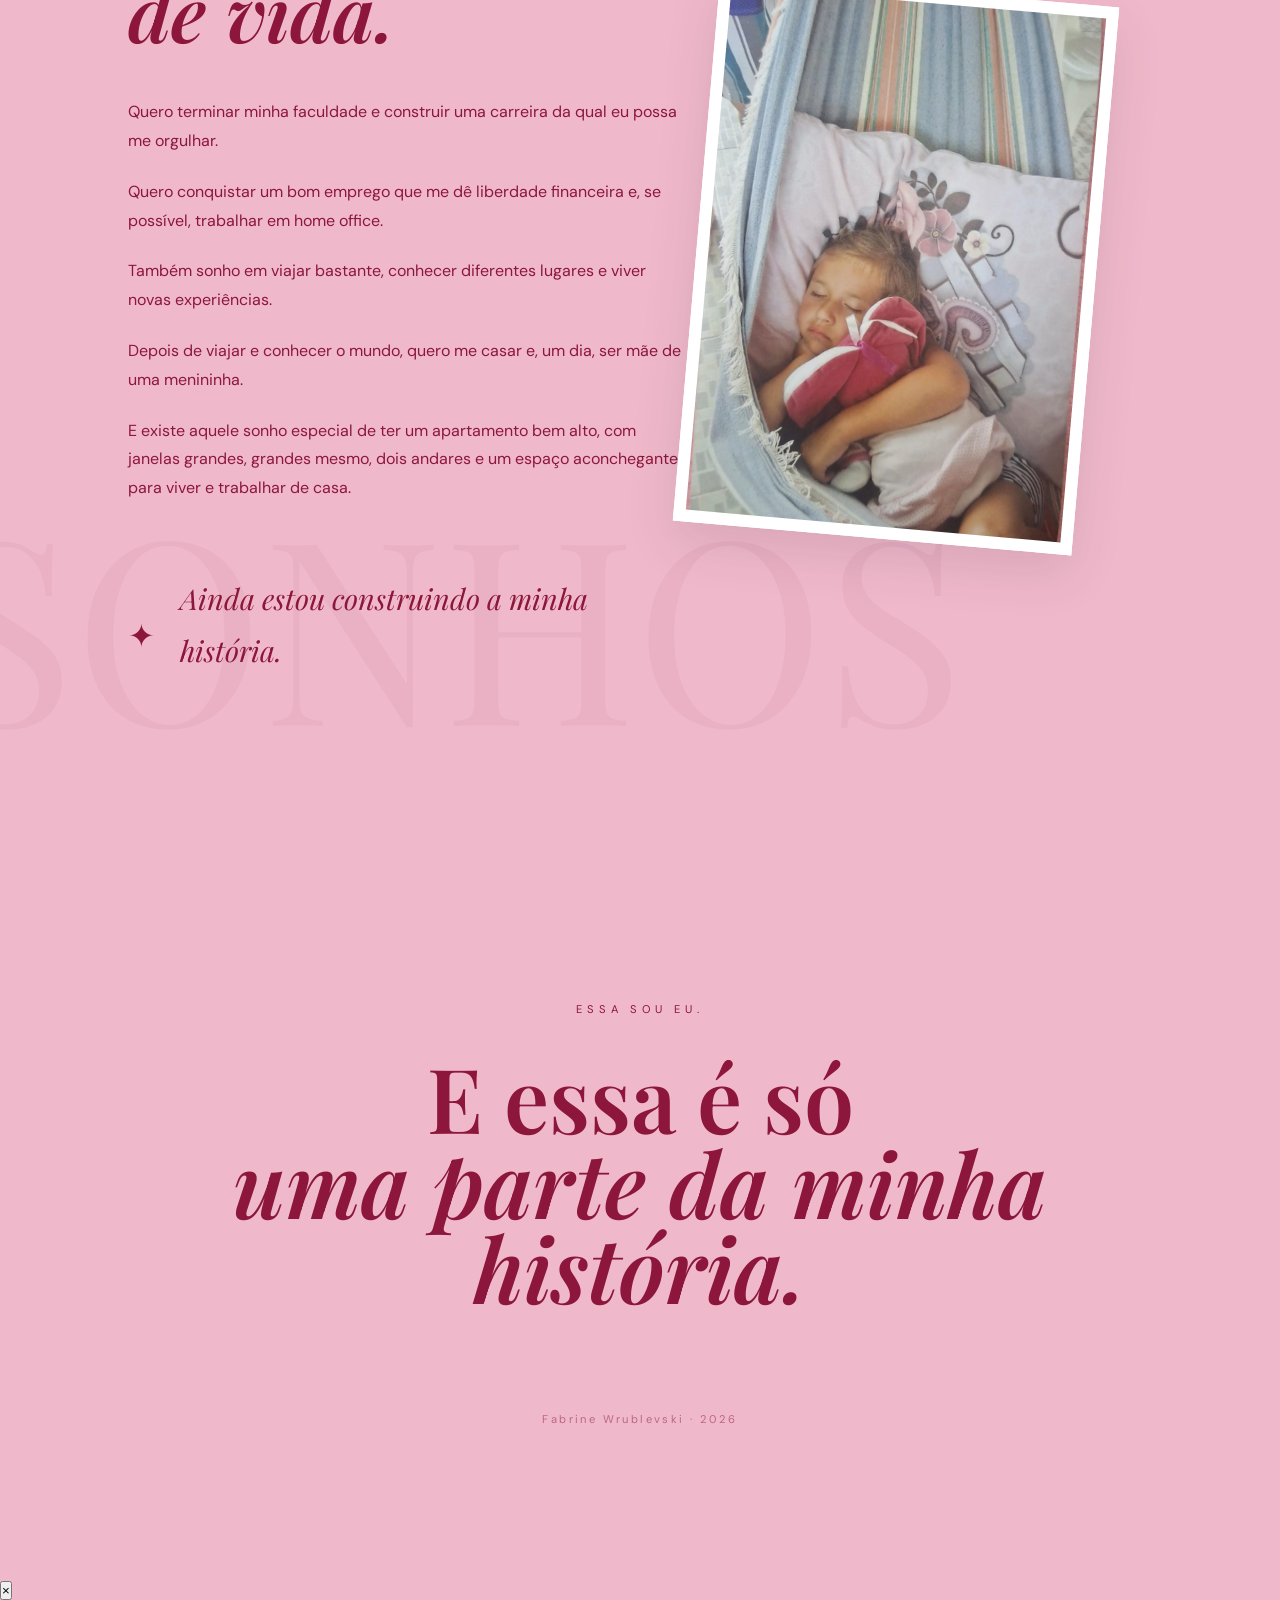
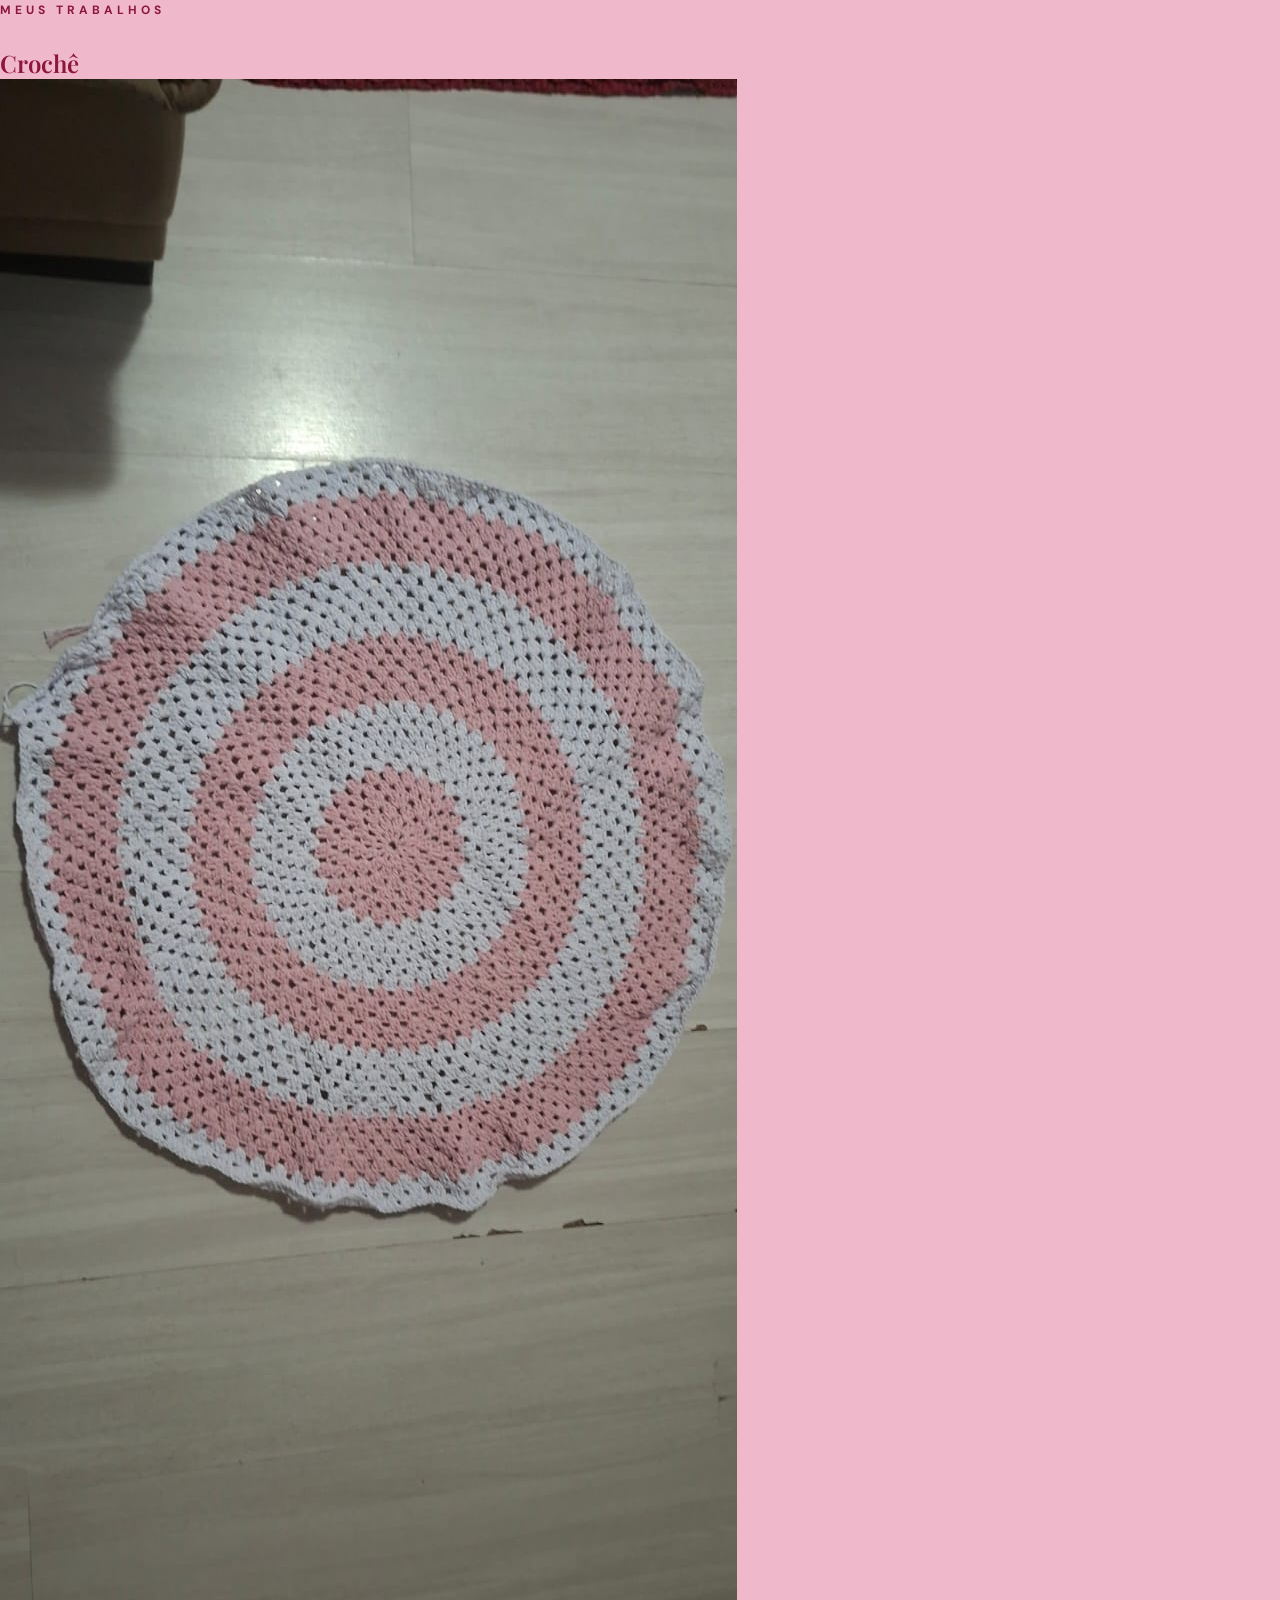
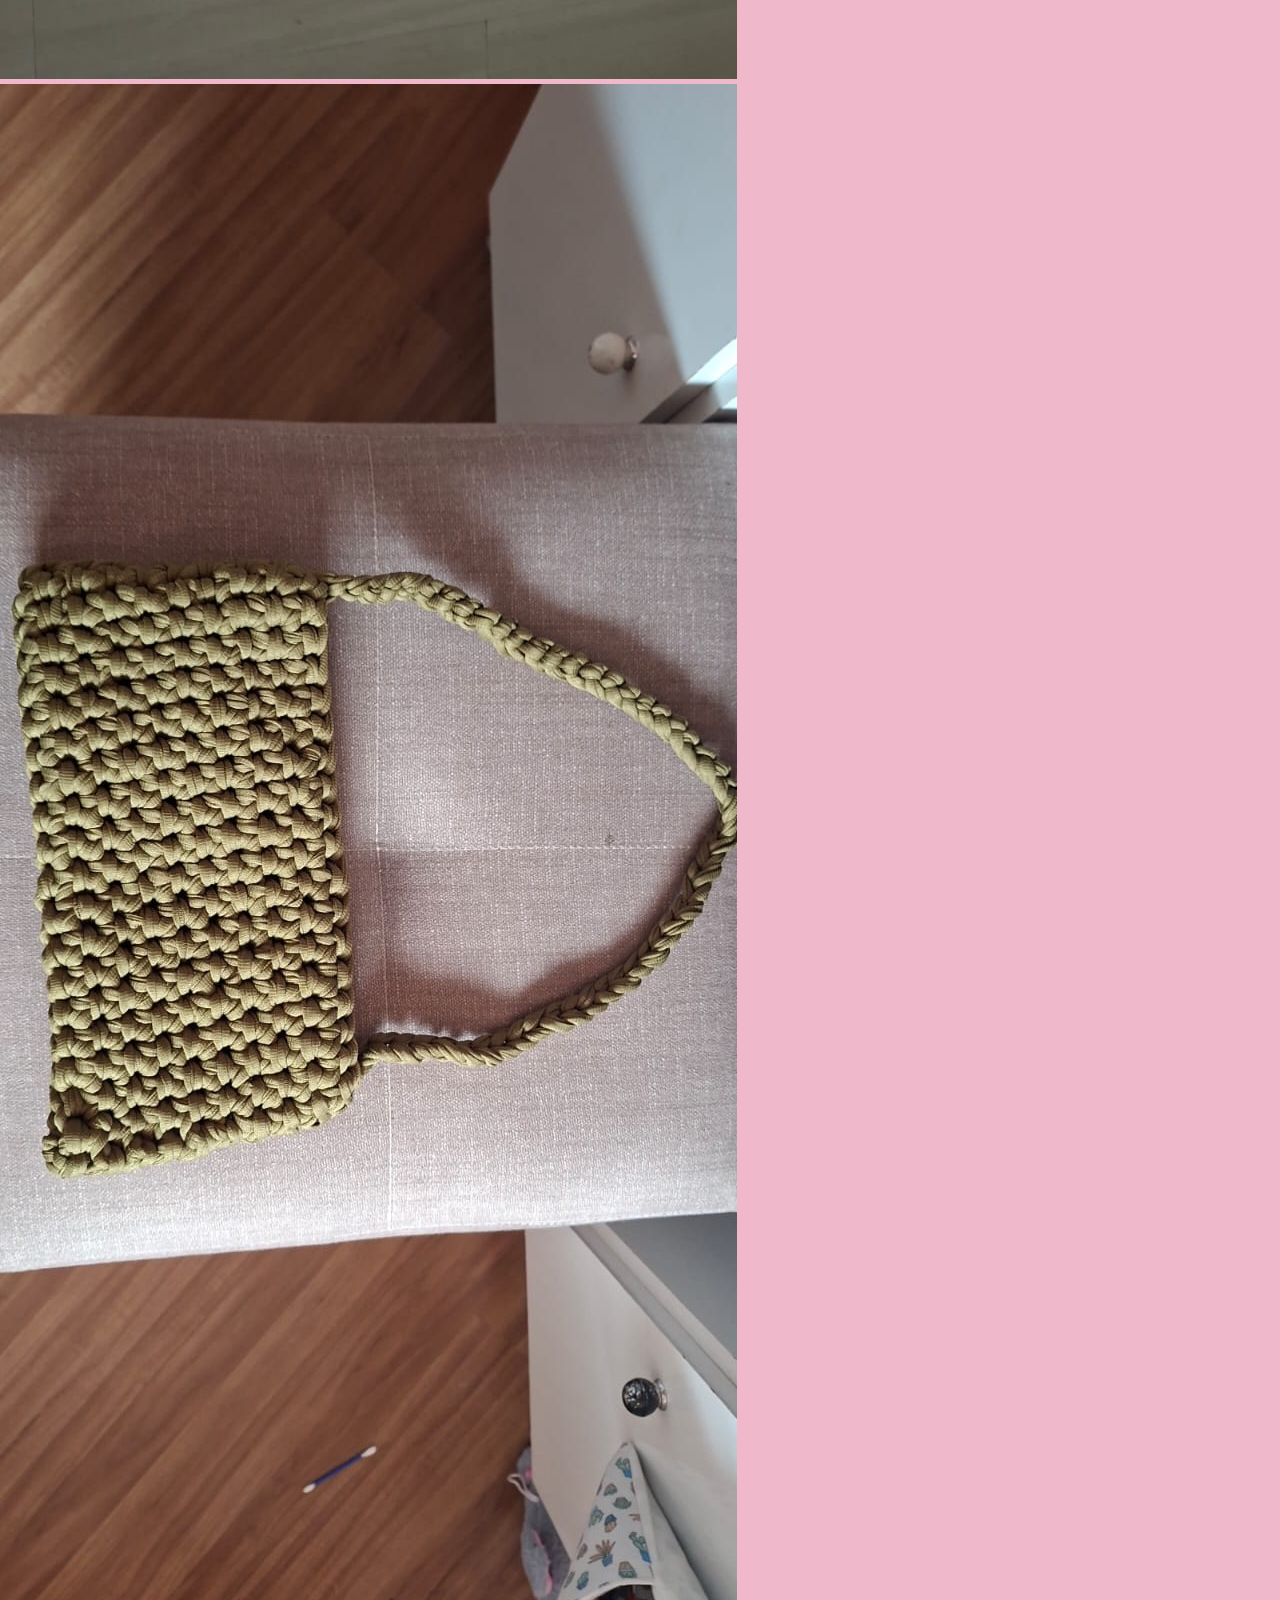
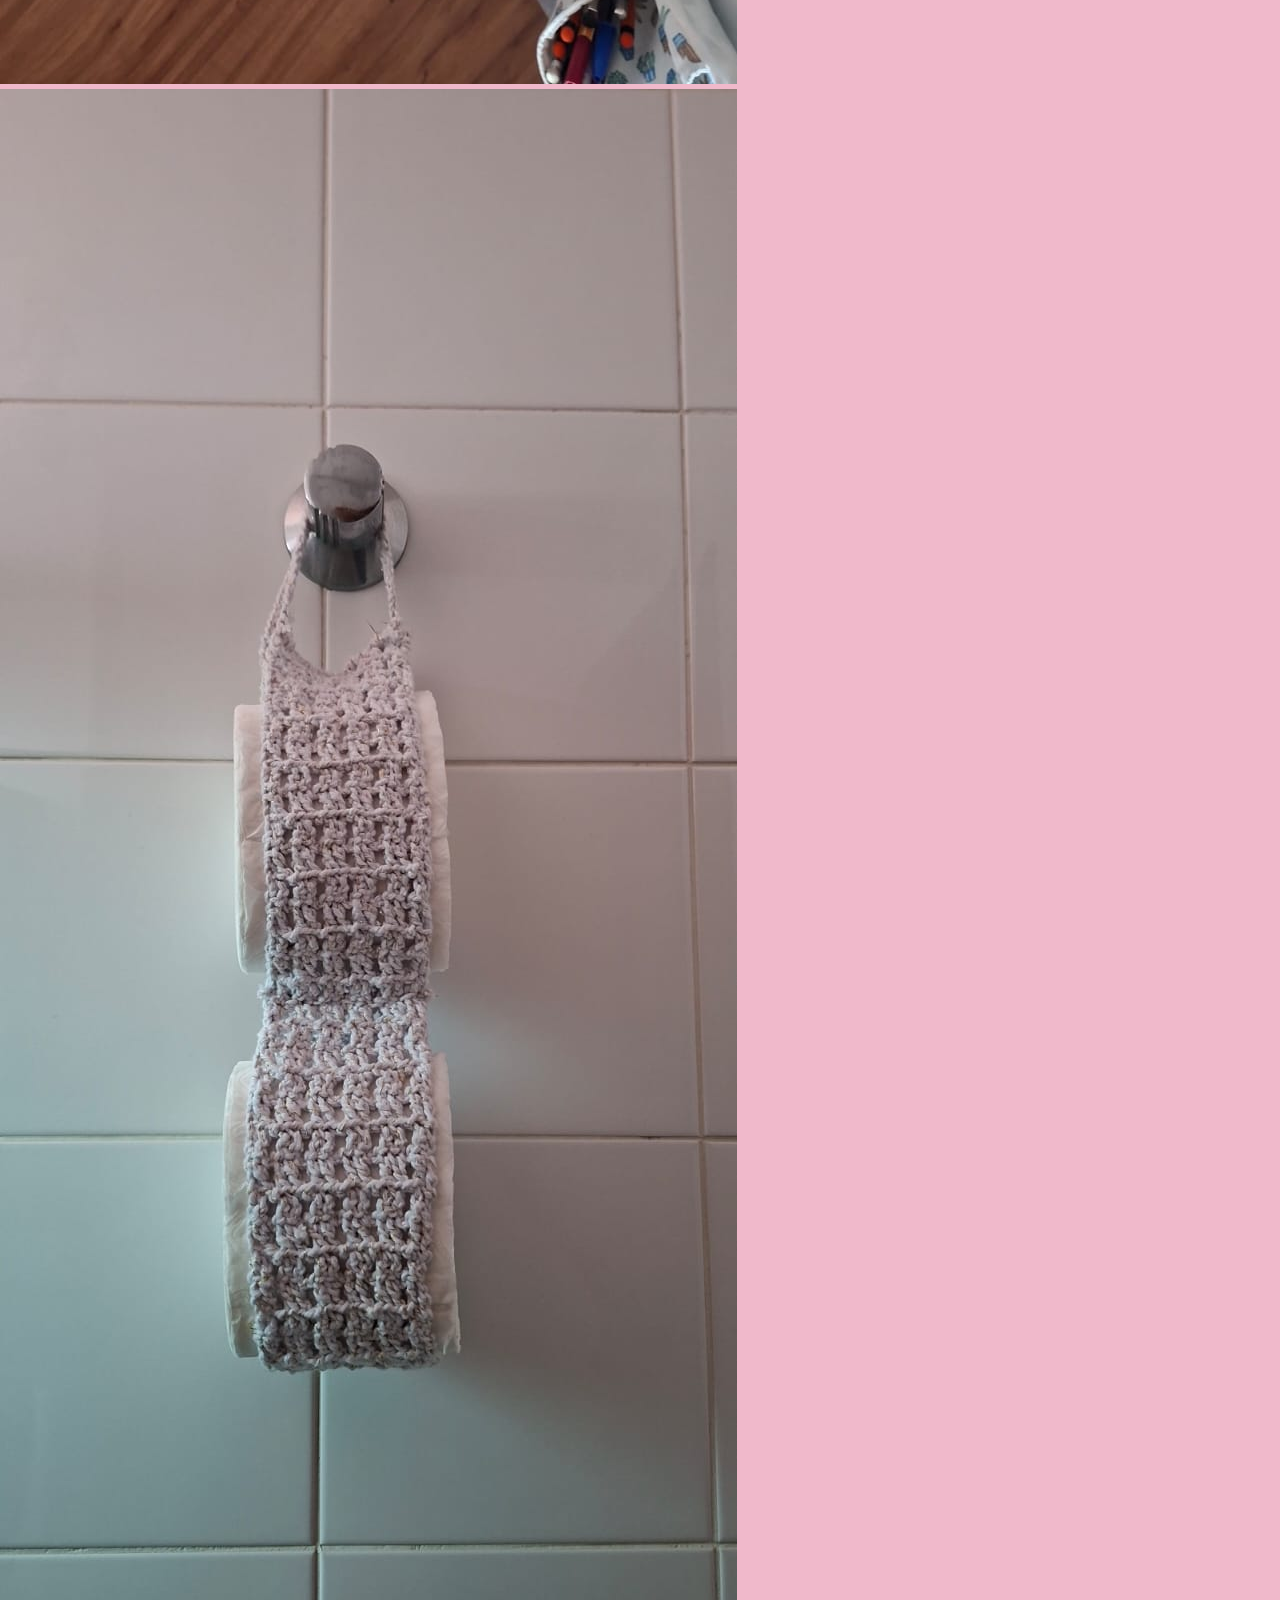
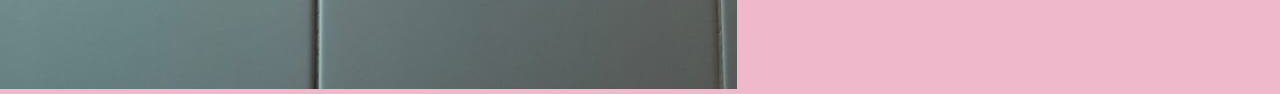
==== commit da527d80: "Update index.html" ====
--- a/index.html
+++ b/index.html
@@ -8,6 +8,7 @@
     <title>Fabrine | Minha História</title>
 
     <link rel="stylesheet" href="eu.css">
+    <script src="eu.js" defer></script>
 
     <link rel="preconnect" href="https://fonts.googleapis.com">
     <link rel="preconnect" href="https://fonts.gstatic.com" crossorigin>
@@ -158,7 +159,7 @@
             <p>
                 Minha história com a tecnologia começou ainda no
                 Ensino Médio, quando fiz durante três anos o curso
-                técnico em Análise e Desenvolvimento de Sistemas.
+                técnico em Sistemas de Informação.
             </p>
 
             <p>
@@ -192,11 +193,11 @@
             <div class="photo-stack">
 
                 <div class="photo photo-one">
+                    <img src="re.jpeg" alt="Foto da Fabrine">
+                </div>
+
+                <div class="photo photo-two">
                     <img src="jak.jpeg" alt="Foto da Fabrine">
-                </div>
-
-                <div class="photo photo-two">
-                    <img src="re.jpeg" alt="Foto da Fabrine">
                 </div>
 
             </div>
@@ -302,7 +303,7 @@
 
             <p>
                 Desde pequena, o artesanato faz parte da minha vida.
-                Aprendi a fazer crochê, tear e tricô e, com o tempo,
+                Aprendi a fazer crochê e, com o tempo,
                 fui descobrindo novas formas de criar.
             </p>
 
@@ -329,10 +330,13 @@
 
             <div class="craft-words">
 
-                <span>CROCHÊ</span>
-                <span>TRICÔ</span>
-                <span>TEAR</span>
-                <span>COSTURA</span>
+                <button class="craft-button" onclick="abrirGaleria('croche')">
+                    CROCHÊ
+                </button>
+
+                <button class="craft-button" onclick="abrirGaleria('costura')">
+                    COSTURA
+                </button>
 
             </div>
 
@@ -520,7 +524,38 @@
     </footer>
 
 
-</body>
-
-</html>
-```
+    <!-- GALERIA DE CROCHÊ -->
+
+<div id="galeria-croche" class="galeria">
+
+    <div class="galeria-conteudo">
+
+        <button class="fechar-galeria" onclick="fecharGaleria('croche')">
+            ×
+        </button>
+
+        <p class="mini-title">MEUS TRABALHOS</p>
+
+        <h2>Crochê</h2>
+
+        <div class="galeria-fotos">
+
+            <div class="foto-galeria">
+                <img src="tapete.jpeg" alt="Trabalho de crochê">
+            </div>
+
+            <div class="foto-galeria">
+                <img src="boloça.jpeg" alt="Trabalho de crochê">
+            </div>
+
+            <div class="foto-galeria">
+                <img src="papel.jpeg" alt="Trabalho de crochê">
+            </div>
+
+            
+
+        </div>
+
+    </div>
+
+</div>
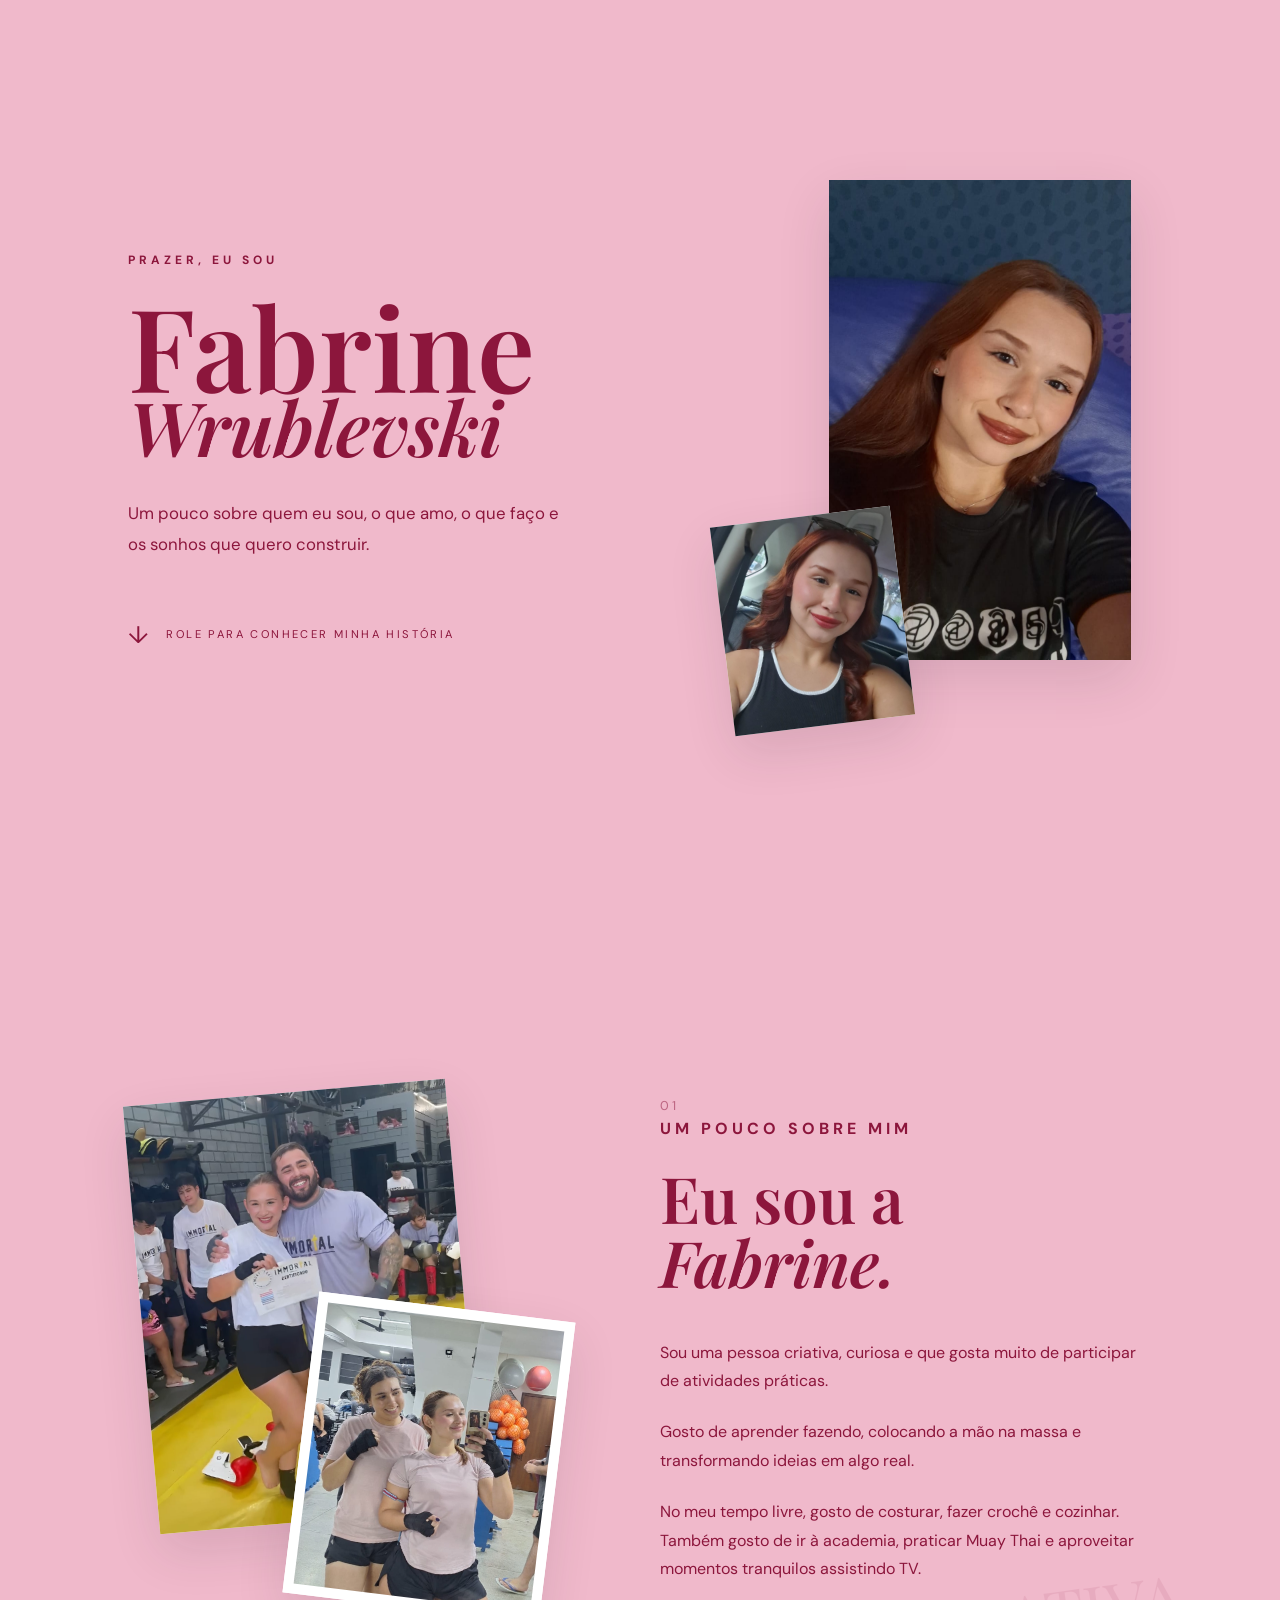
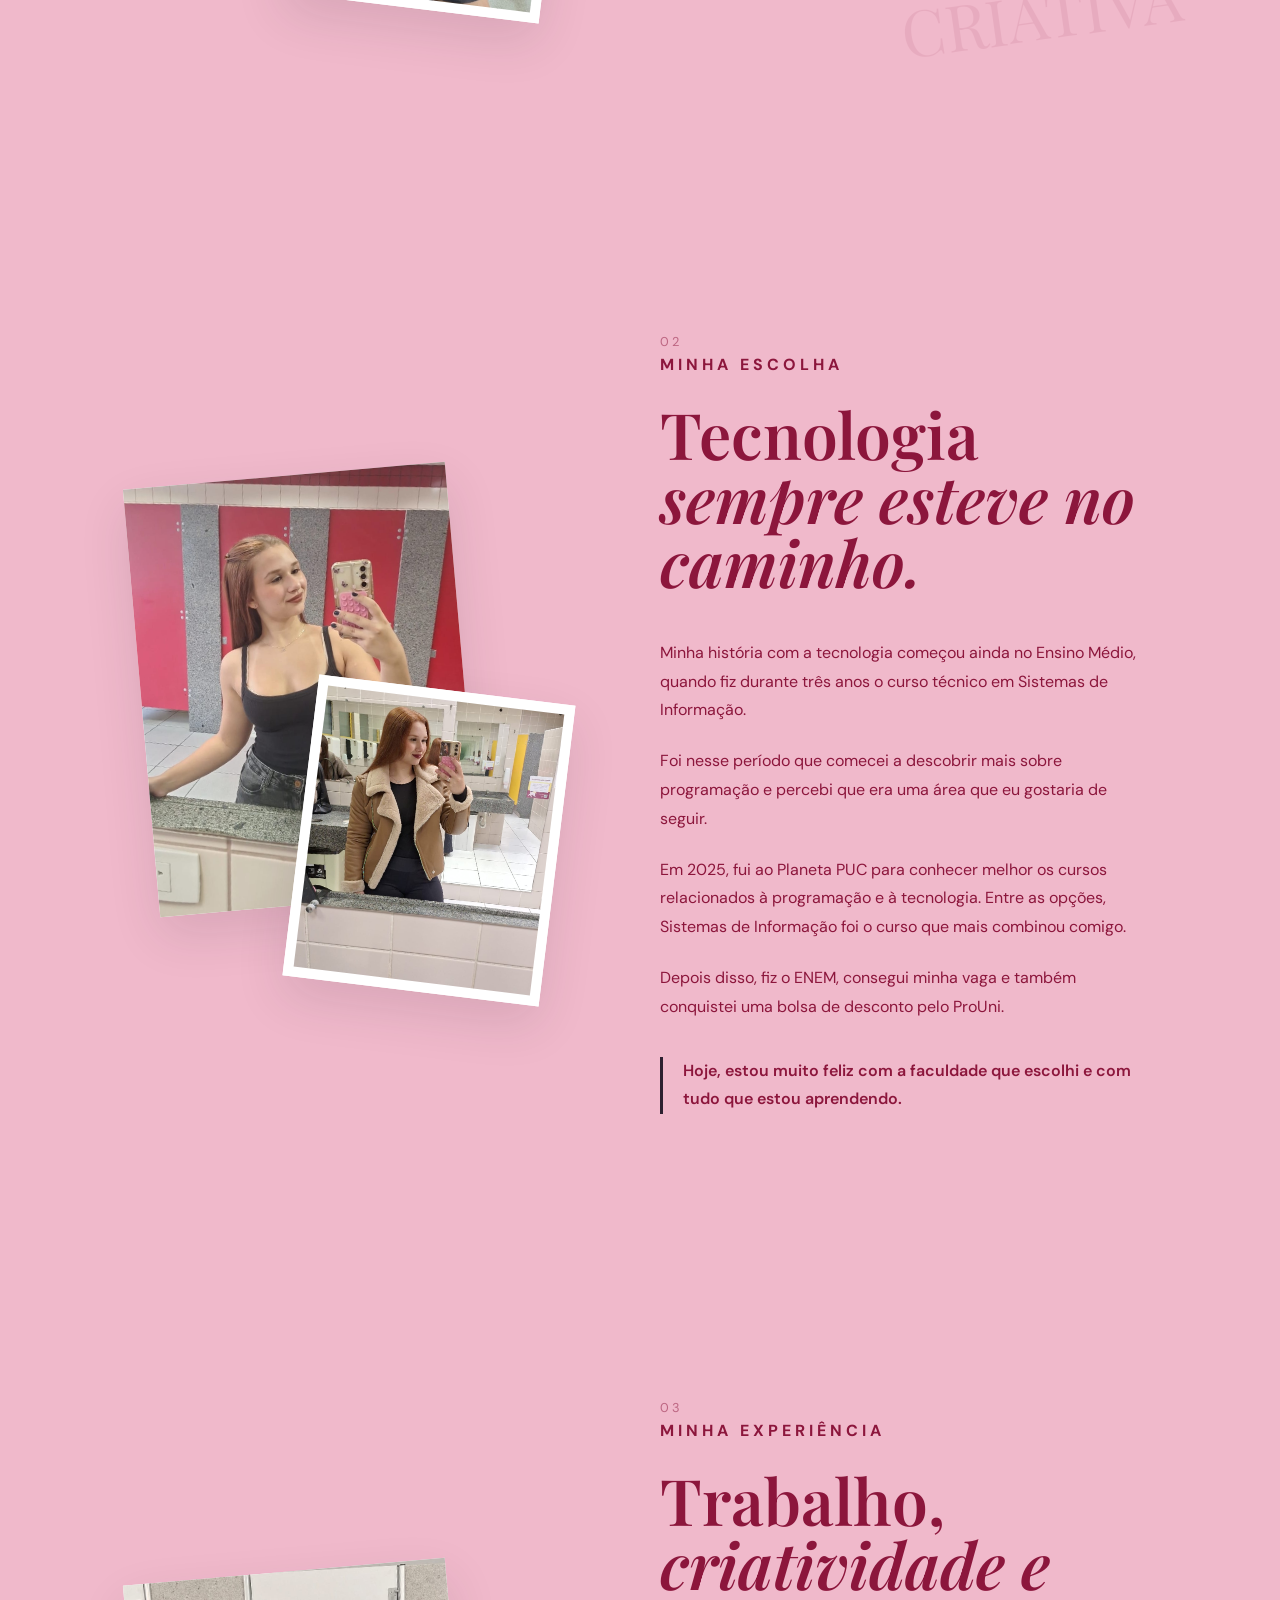
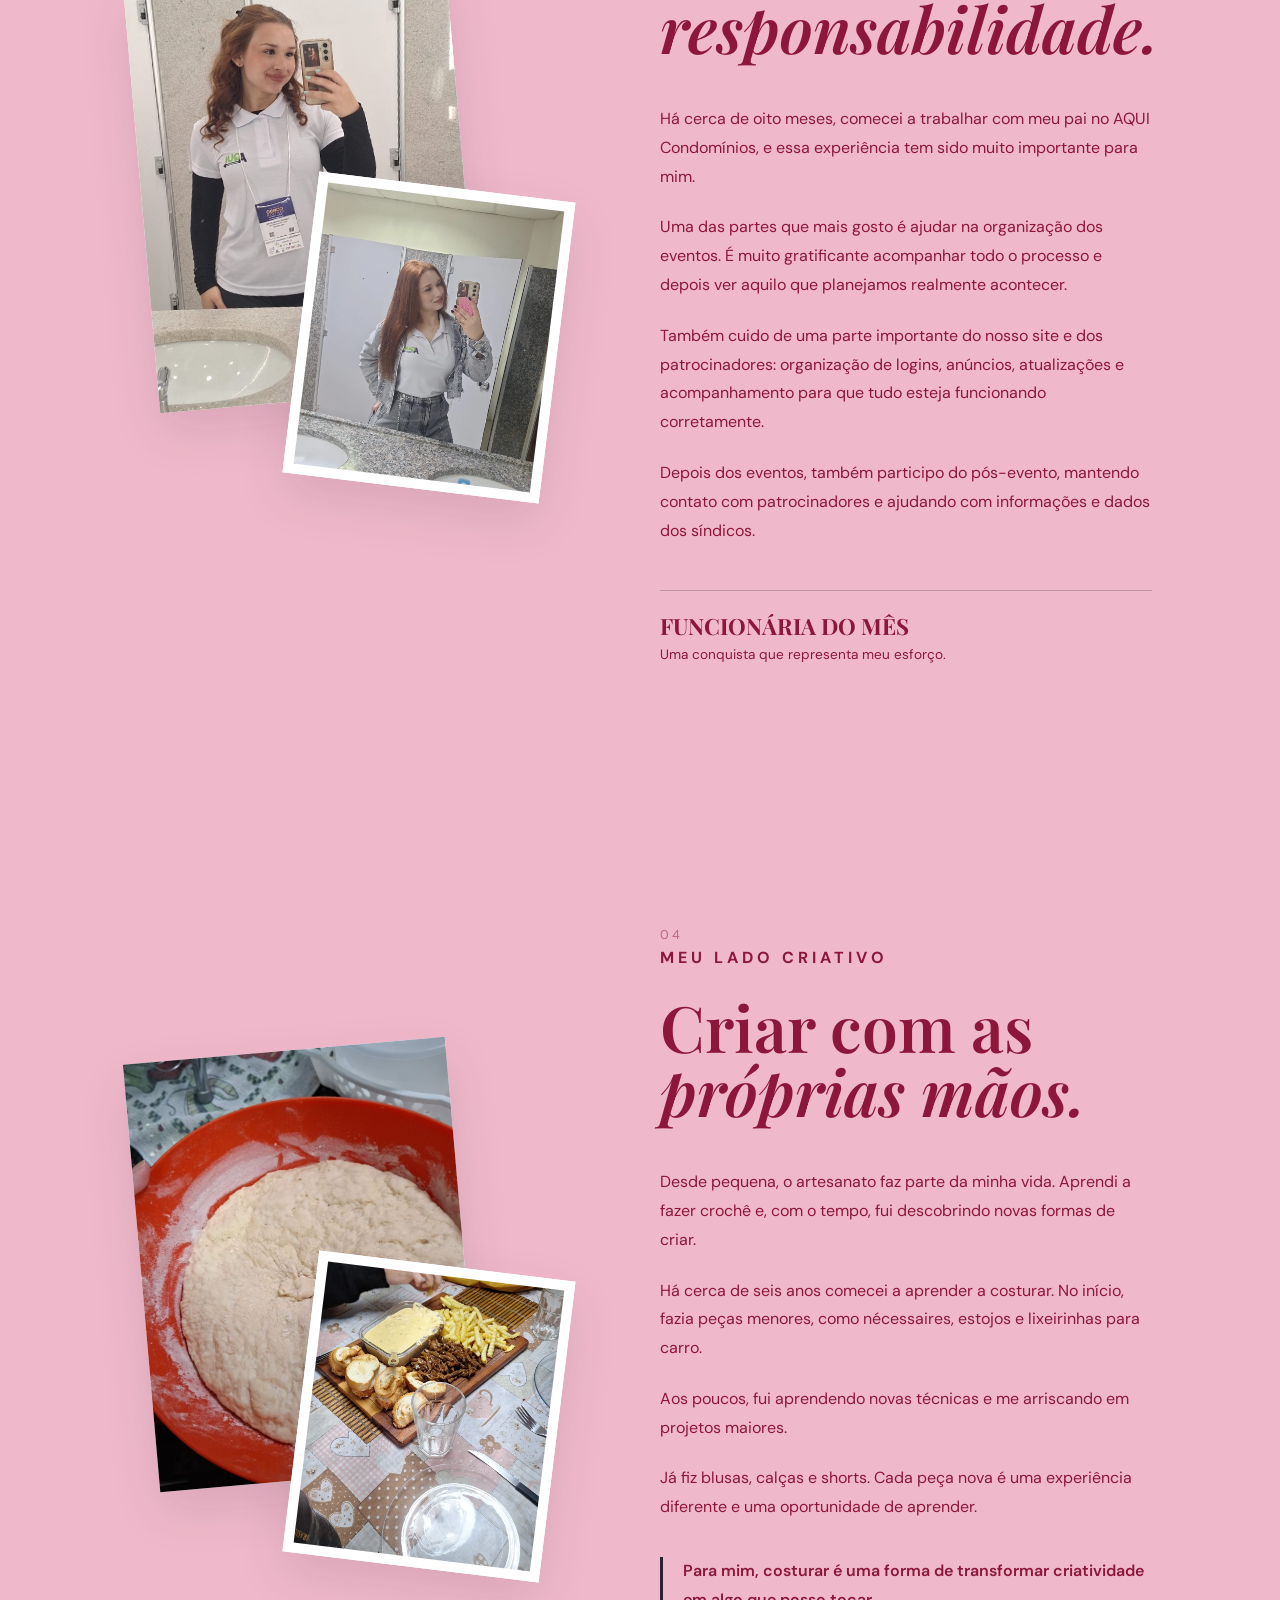
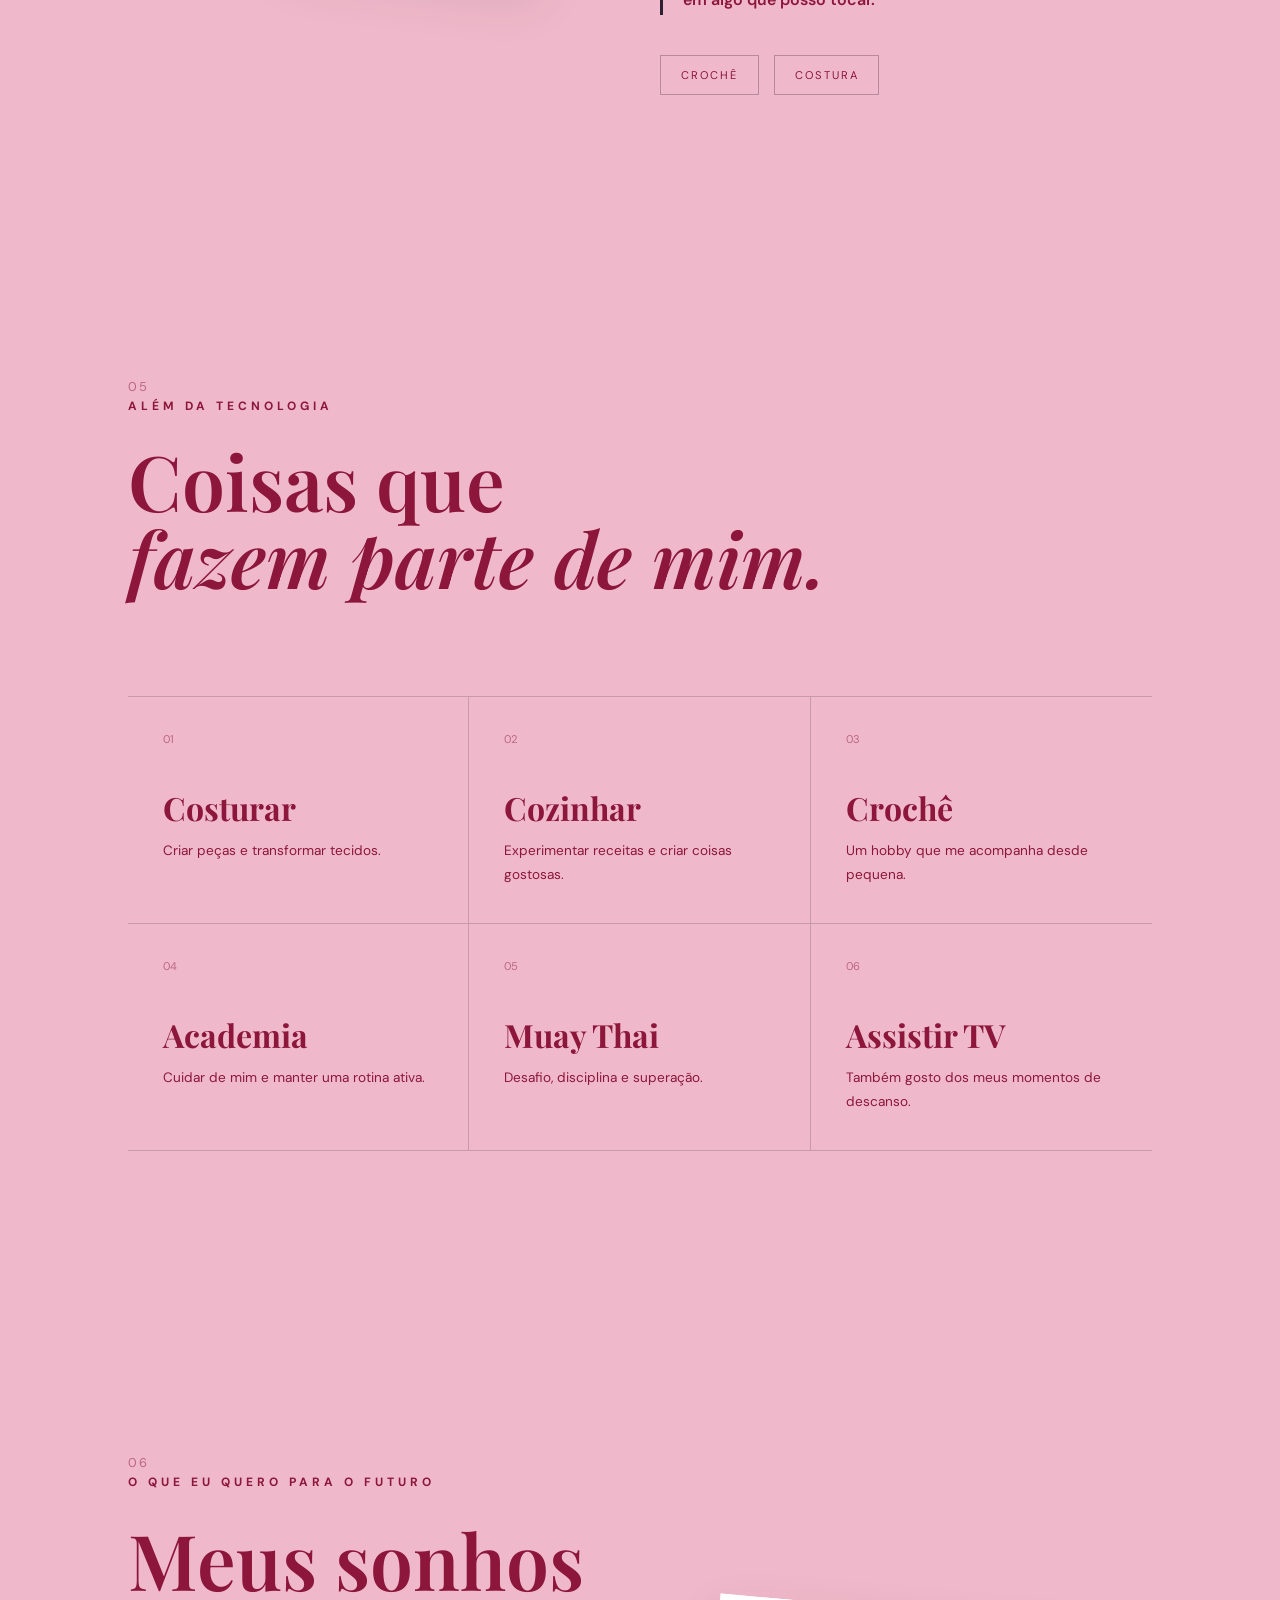
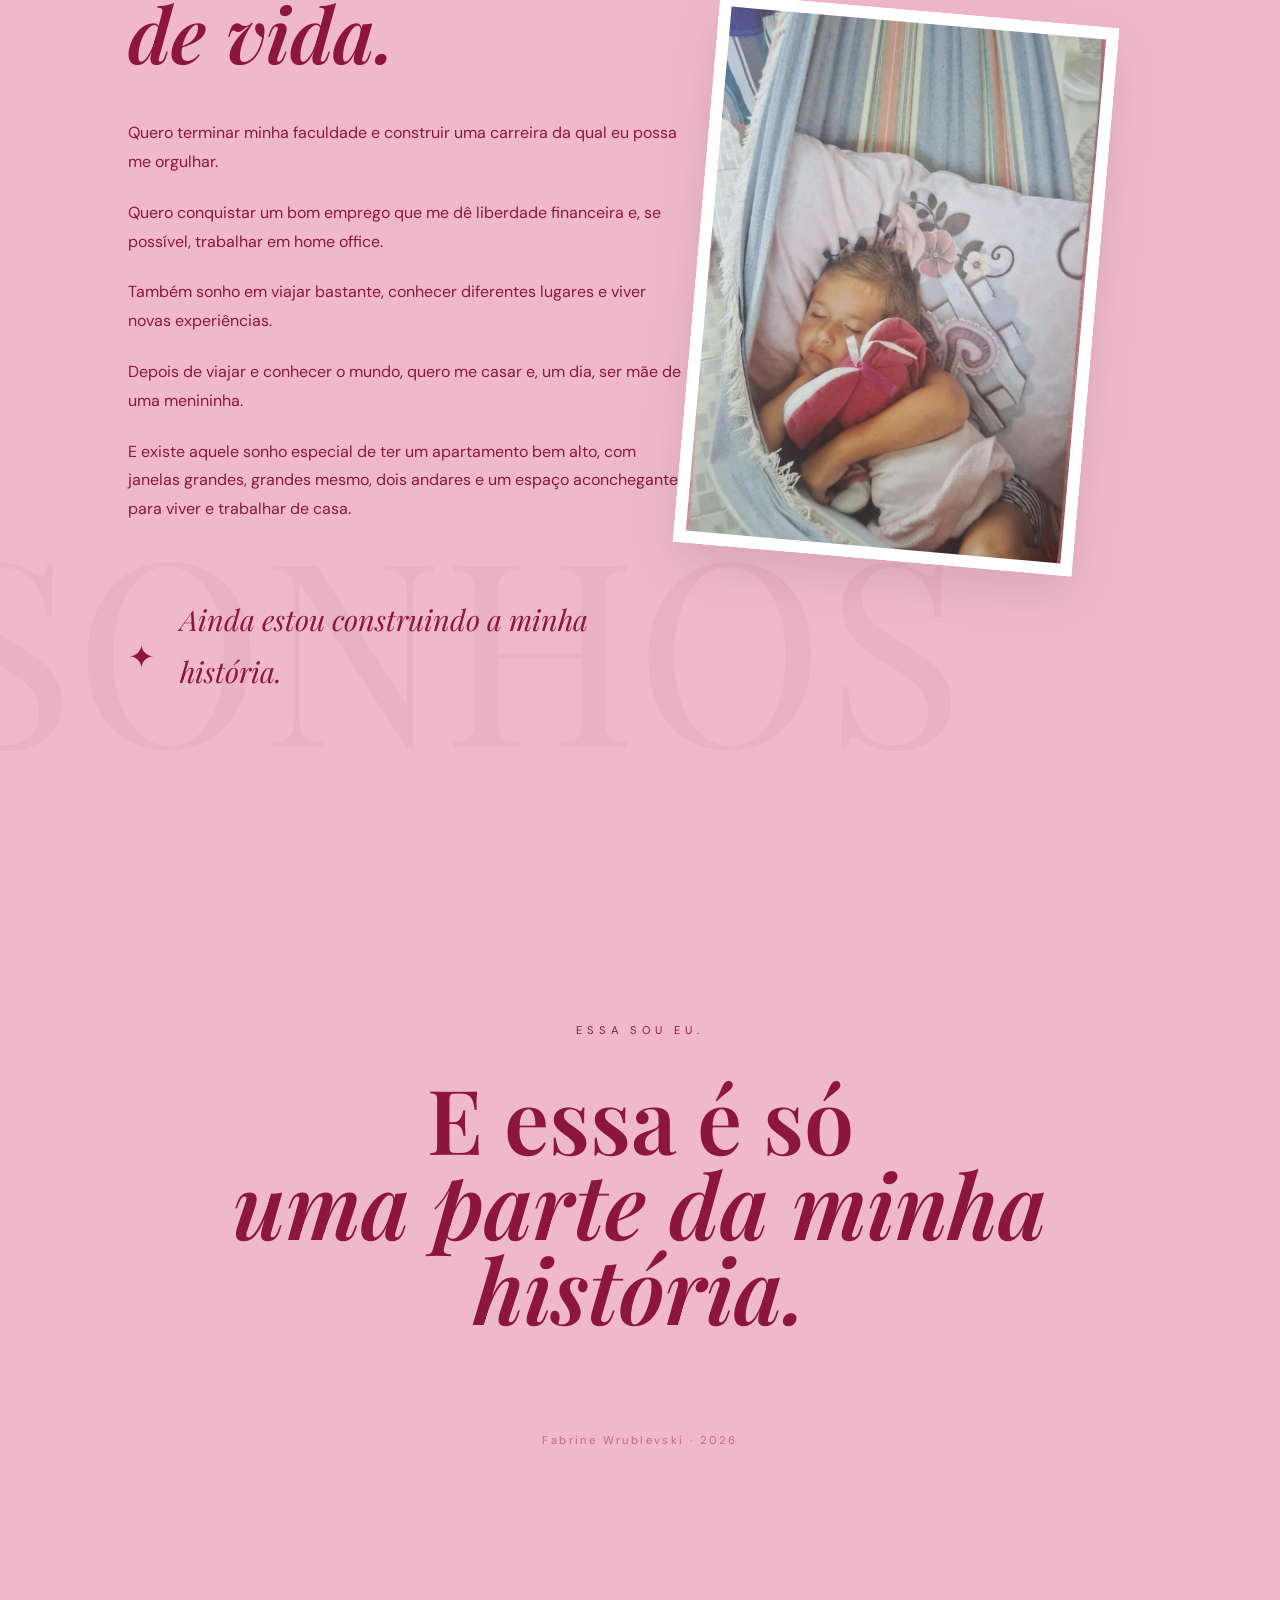
==== commit 214c5493: "Update index.html" ====
--- a/index.html
+++ b/index.html
@@ -1,3 +1,4 @@
+
 <!DOCTYPE html>
 <html lang="pt-br">
 
@@ -559,3 +560,63 @@
     </div>
 
 </div>
+
+
+<!-- GALERIA DE COSTURA -->
+
+<div id="galeria-costura" class="galeria">
+
+    <div class="galeria-conteudo">
+
+        <button class="fechar-galeria" onclick="fecharGaleria('costura')">
+            ×
+        </button>
+
+        <p class="mini-title">MEUS TRABALHOS</p>
+
+        <h2>Costura</h2>
+
+        <div class="galeria-fotos">
+
+            <div class="foto-galeria">
+                <img src="azul.jpeg" alt="Trabalho de costura">
+            </div>
+
+            <div class="foto-galeria">
+                <img src="verde.jpeg" alt="Trabalho de costura">
+            </div>
+
+            <div class="foto-galeria">
+                <img src="vermelho.jpeg" alt="Trabalho de costura">
+            </div>
+
+            <div class="foto-galeria">
+                <img src="branco.jpeg" alt="Trabalho de costura">
+            </div>
+
+            <div class="foto-galeria">
+                <img src="preto.jpeg" alt="Trabalho de costura">
+            </div>
+
+            <div class="foto-galeria">
+                <img src="maquina.jpeg" alt="Trabalho de costura">
+            </div>
+
+            <div class="foto-galeria">
+                <img src="cor.jpeg" alt="Trabalho de costura">
+            </div>
+
+            <div class="foto-galeria">
+                <img src="olho.jpeg" alt="Trabalho de costura">
+            </div>
+
+        </div>
+
+    </div>
+
+</div>
+
+
+</body>
+
+</html>
--- a/eu.css
+++ b/eu.css
@@ -1,3 +1,5 @@
+
+
 /* =========================================================
    CONFIGURAÇÕES GERAIS
 ========================================================= */
@@ -335,26 +337,49 @@
    ARTESANATO
 ========================================================= */
 
+/* =========================================================
+   ARTESANATO
+========================================================= */
+
 .craft-words {
     display: flex;
 
     flex-wrap: wrap;
 
-    gap: 12px;
+    gap: 15px;
 
     margin-top: 40px;
 }
 
-.craft-words span {
+
+.craft-button {
+    background: transparent;
+
     border: 1px solid rgba(45, 32, 48, 0.3);
 
-    padding: 10px 17px;
+    padding: 12px 20px;
+
+    font-family: "DM Sans", sans-serif;
 
     font-size: 0.7rem;
 
     letter-spacing: 0.12rem;
-}
-
+
+    color: #8c163c;
+
+    cursor: pointer;
+
+    transition: 0.3s;
+}
+
+
+.craft-button:hover {
+    background: #8c163c;
+
+    color: #ffffff;
+
+    transform: translateY(-3px);
+}
 
 /* =========================================================
    O QUE EU GOSTO
@@ -579,6 +604,156 @@
     letter-spacing: 0.15rem;
 
     opacity: 0.5;
+}
+
+/* =========================================================
+   GALERIA FLUTUANTE
+========================================================= */
+
+.galeria {
+    position: fixed;
+
+    inset: 0;
+
+    background: rgba(45, 32, 48, 0.75);
+
+    display: flex;
+
+    align-items: center;
+
+    justify-content: center;
+
+    padding: 40px;
+
+    opacity: 0;
+
+    visibility: hidden;
+
+    transition: 0.3s;
+
+    z-index: 9999;
+}
+
+
+.galeria.aberta {
+    opacity: 1;
+
+    visibility: visible;
+}
+
+
+/* =========================================================
+   CAIXA DA GALERIA
+========================================================= */
+
+.galeria-conteudo {
+    position: relative;
+
+    width: min(1100px, 95%);
+
+    max-height: 90vh;
+
+    overflow-y: auto;
+
+    background: #f0b9cb;
+
+    padding: 50px;
+
+    box-shadow: 0 30px 80px rgba(0, 0, 0, 0.3);
+}
+
+
+.galeria-conteudo h2 {
+    font-family: "Playfair Display", serif;
+
+    font-size: 4rem;
+
+    color: #8c163c;
+
+    margin-bottom: 40px;
+}
+
+
+/* =========================================================
+   BOTÃO FECHAR
+========================================================= */
+
+.fechar-galeria {
+    position: absolute;
+
+    top: 15px;
+
+    right: 20px;
+
+    background: none;
+
+    border: none;
+
+    color: #8c163c;
+
+    font-size: 2.5rem;
+
+    cursor: pointer;
+
+    line-height: 1;
+}
+
+
+.fechar-galeria:hover {
+    transform: scale(1.1);
+}
+
+
+/* =========================================================
+   FOTOS DA GALERIA
+========================================================= */
+
+.galeria-fotos {
+    display: grid;
+
+    grid-template-columns: repeat(4, 1fr);
+
+    gap: 20px;
+}
+
+
+.foto-galeria {
+    aspect-ratio: 1 / 1;
+
+    background: #ffffff;
+
+    padding: 8px;
+
+    overflow: hidden;
+
+    box-shadow: 0 10px 25px rgba(45, 32, 48, 0.15);
+
+    transform: rotate(-1deg);
+
+    transition: 0.3s;
+}
+
+
+.foto-galeria:nth-child(even) {
+    transform: rotate(1.5deg);
+}
+
+
+.foto-galeria:hover {
+    transform: scale(1.04) rotate(0deg);
+
+    z-index: 2;
+}
+
+
+.foto-galeria img {
+    width: 100%;
+
+    height: 100%;
+
+    object-fit: cover;
+
+    display: block;
 }
 
 
@@ -680,6 +855,23 @@
         width: 80%;
     }
 
+        .galeria {
+        padding: 20px;
+    }
+
+    .galeria-conteudo {
+        padding: 35px 25px;
+    }
+
+    .galeria-conteudo h2 {
+        font-size: 3rem;
+    }
+
+    .galeria-fotos {
+        grid-template-columns: repeat(2, 1fr);
+    }
+
+
 }
 
 
@@ -742,5 +934,8 @@
         padding: 100px 6%;
     }
 
-}
-
+        .galeria-fotos {
+        grid-template-columns: 1fr;
+    }
+
+}
